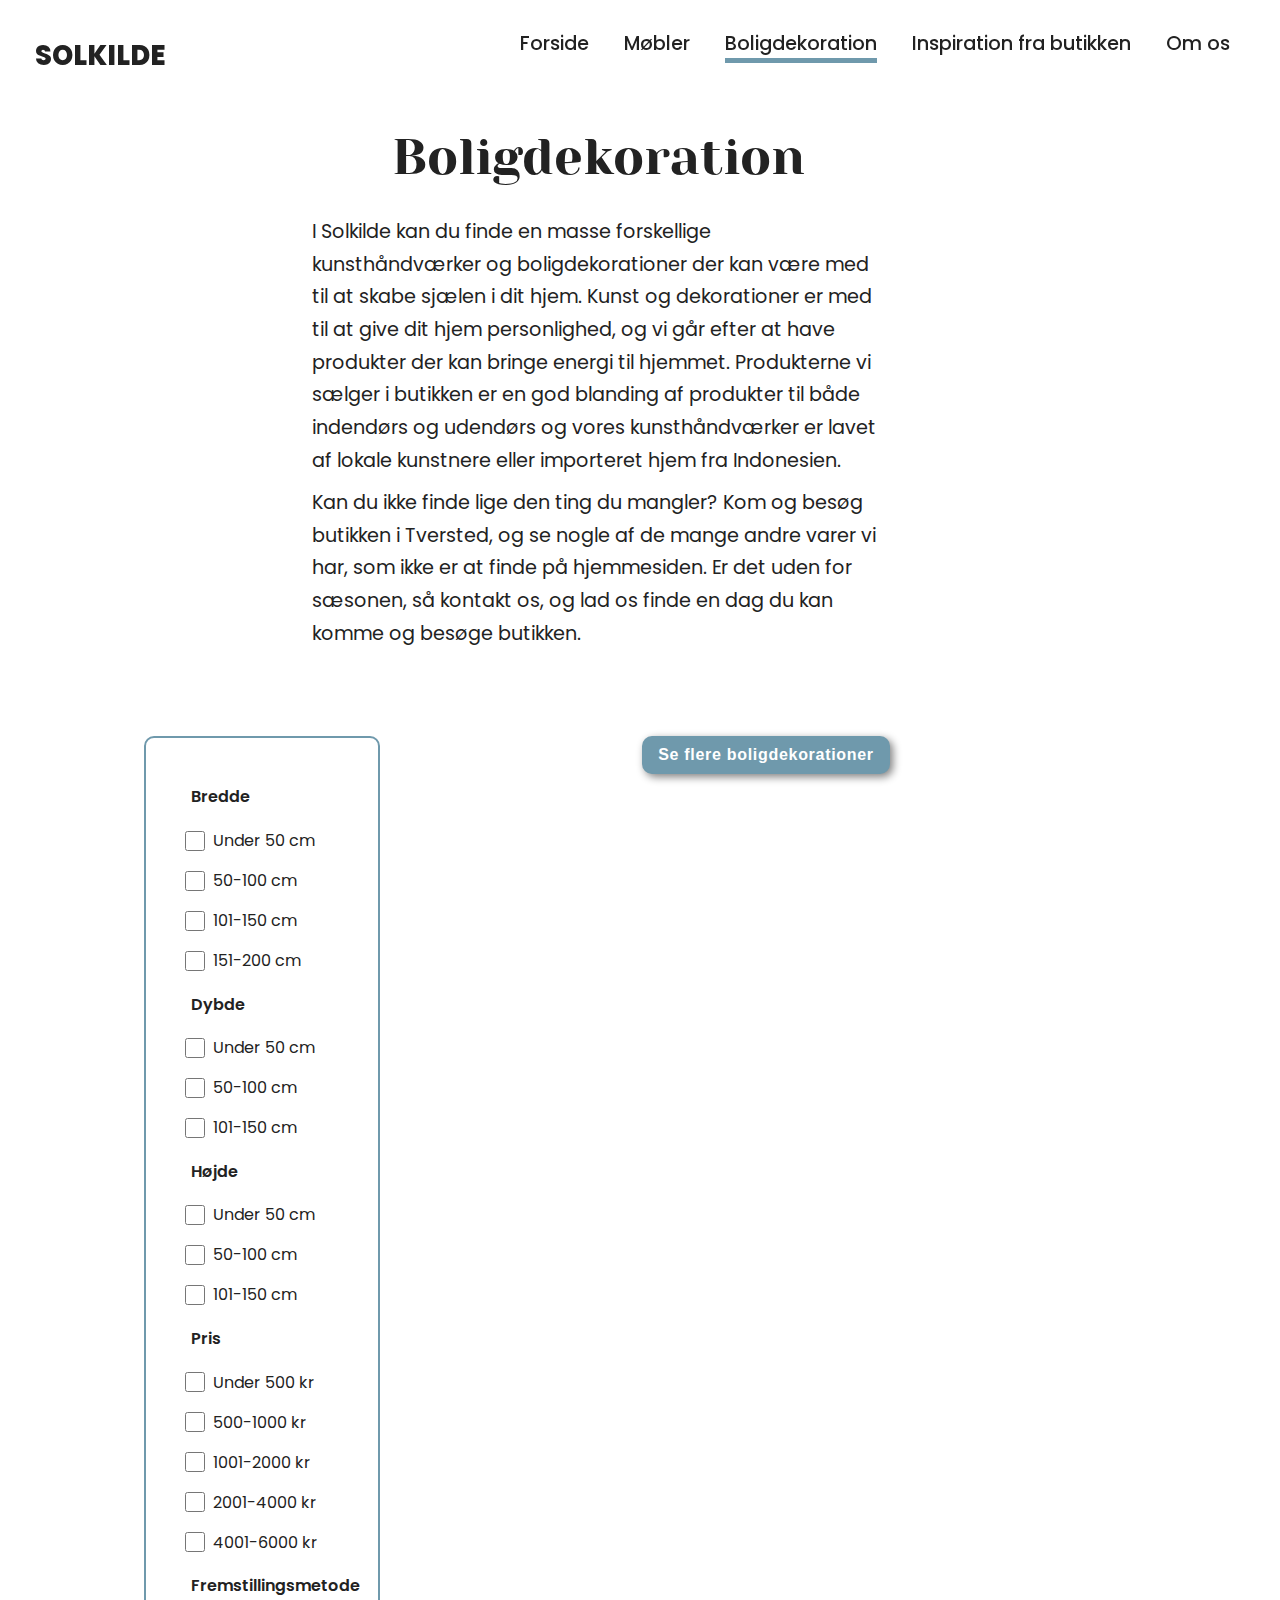
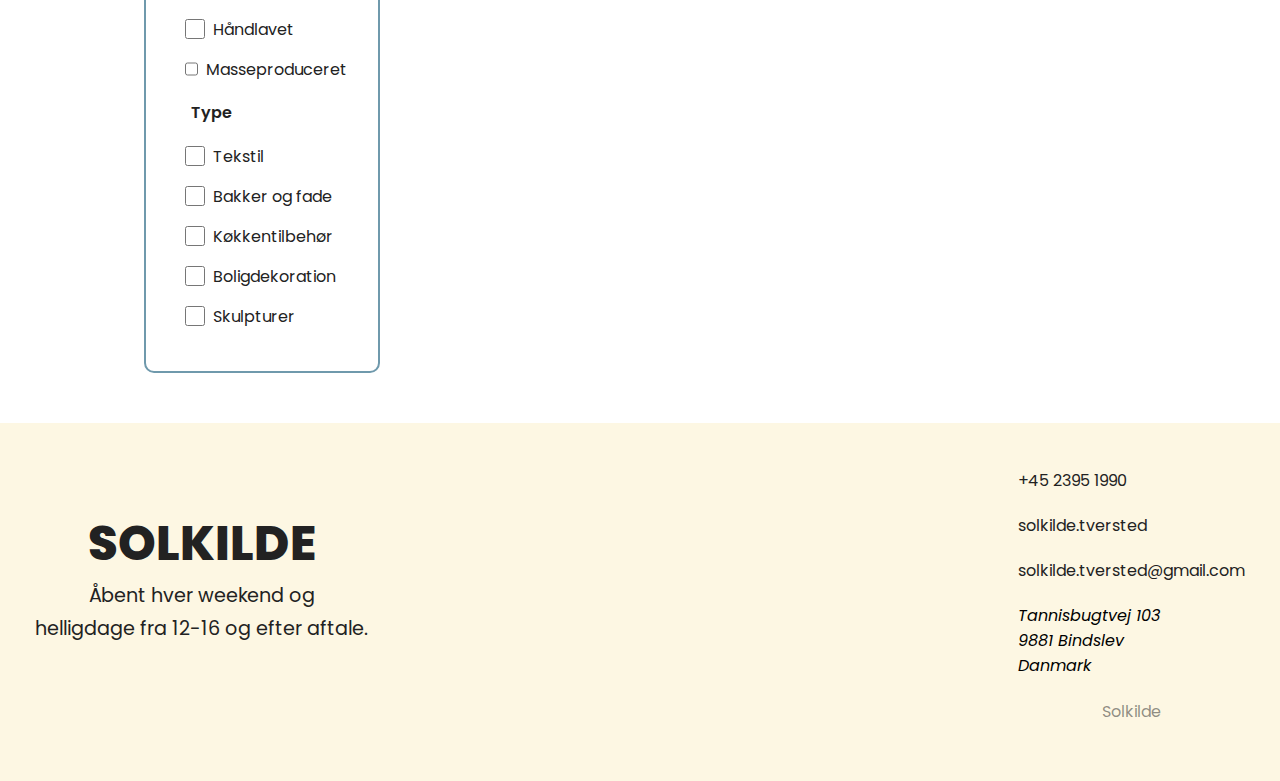
==== boligdekoration.html @ a23cc9ff "Fixed deko filter - igen" ====
<!DOCTYPE html>
<html lang="da">

<head>
    <meta charset="UTF-8" />
    <meta name="viewport" content="width=device-width, initial-scale=1.0" />
    <meta name="description" content="-" />
    <!--UPDATE-->
    <meta name="keywords" content="-" />
    <!--UPDATE-->

    <title>Solkilde - Boligdekoration</title>

    <link rel="icon" type="image/x-icon" href="./assets/fav.svg" />
    <link rel="stylesheet" href="./assets/css/style.css" />
    <link rel="stylesheet" href="https://cdnjs.cloudflare.com/ajax/libs/font-awesome/6.5.2/css/all.min.css"
        integrity="sha512-SnH5WK+bZxgPHs44uWIX+LLJAJ9/2PkPKZ5QiAj6Ta86w+fsb2TkcmfRyVX3pBnMFcV7oQPJkl9QevSCWr3W6A=="
        crossorigin="anonymous" referrerpolicy="no-referrer" />
    <script src="./assets/javascript/app.js" defer></script>
</head>

<body>
    <header>
        <nav>
            <a href="./index.html" class="logo">Solkilde</a>
            <button aria-label="menu" class="menu">
                <i class="fa-solid fa-bars"></i>
            </button>
            <!--https://fontawesome.com/icons/bars?f=classic&s=solid-->
            <div class="mobilMenu hidden">
                <button aria-label="close menu">
                    <i
                        class="fa-solid fa-xmark"></i></button><!--https://fontawesome.com/icons/xmark?f=classic&s=solid-->
                <p class="logo">Solkilde</p>
                <ul>
                    <li><a href="./index.html">Forside</a></li>
                    <li><a href="./mobler.html">Møbler</a></li>
                    <li>
                        <a class="active" href="./boligdekoration.html">Boligdekoration</a>
                    </li>
                    <li><a href="./inspiration.html">Inspiration fra butikken</a></li>
                    <li><a href="./om-os.html">Om os</a></li>
                </ul>
            </div>
            <ul class="desktopNav">
                <li><a href="./index.html">Forside</a></li>
                <li><a href="./mobler.html">Møbler</a></li>
                <li>
                    <a class="active" href="./boligdekoration.html">Boligdekoration</a>
                </li>
                <li><a href="./inspiration.html">Inspiration fra butikken</a></li>
                <li><a href="./om-os.html">Om os</a></li>
            </ul>
        </nav>
    </header>

    <main>
        <section class="beskrivelse">
            <h1>Boligdekoration</h1>
            <p>
                I Solkilde kan du finde en masse forskellige kunsthåndværker og
                boligdekorationer der kan være med til at skabe sjælen i dit hjem.
                Kunst og dekorationer er med til at give dit hjem personlighed, og vi
                går efter at have produkter der kan bringe energi til hjemmet.
                Produkterne vi sælger i butikken er en god blanding af produkter til
                både indendørs og udendørs og vores kunsthåndværker er lavet af lokale
                kunstnere eller importeret hjem fra Indonesien.
            </p>
            <p>
                Kan du ikke finde lige den ting du mangler? Kom og besøg butikken i
                Tversted, og se nogle af de mange andre varer vi har, som ikke er at
                finde på hjemmesiden. Er det uden for sæsonen, så kontakt os, og lad
                os finde en dag du kan komme og besøge butikken.
            </p>
        </section>
        <section class="filterMobilContainer dekorationer">
            <button id="dekorationer" class="filterBtn">
                Filter <i class="fa-solid fa-sliders"></i>
            </button>
            <!--https://fontawesome.com/icons/sliders?f=classic&s=solid-->
            <div class="filterBox hidden">
                <button aria-label="close menu">
                    <i
                        class="fa-solid fa-xmark"></i></button><!--https://fontawesome.com/icons/xmark?f=classic&s=solid-->
                <div class="filterGroup">
                    <h3>Bredde</h3>
                    <label class="toggle">
                        <input id="breddeUnder50DekoFilter" type="checkbox" value="8" />
                        <span class="tag">Under 50 cm</span>
                    </label>

                    <label class="toggle">
                        <input id="bredde50-100DekoFilter" type="checkbox" value="9" />
                        <span class="tag">50-100 cm</span>
                    </label>

                    <label class="toggle">
                        <input id="bredde101-150DekoFilter" type="checkbox" value="10" />
                        <span class="tag">101-150 cm</span>
                    </label>

                    <label class="toggle">
                        <input id="bredde151-200DekoFilter" type="checkbox" value="11" />
                        <span class="tag">151-200 cm</span>
                    </label>
                </div>
                <div class="filterGroup">
                    <h3>Dybde</h3>
                    <label class="toggle">
                        <input id="dybdeUnder50DekoFilter" type="checkbox" value="13" />
                        <span class="tag">Under 50 cm</span>
                    </label>

                    <label class="toggle">
                        <input id="dybde50-100DekoFilter" type="checkbox" value="14" />
                        <span class="tag">50-100 cm</span>
                    </label>

                    <label class="toggle">
                        <input id="dybde101-150DekoFilter" type="checkbox" value="15" />
                        <span class="tag">101-150 cm</span>
                    </label>
                </div>
                <div class="filterGroup">
                    <h3>Højde</h3>
                    <label class="toggle">
                        <input id="hojdeUnder50DekoFilter" type="checkbox" value="17" />
                        <span class="tag">Under 50 cm</span>
                    </label>

                    <label class="toggle">
                        <input id="hojde50-100DekoFilter" type="checkbox" value="18" />
                        <span class="tag">50-100 cm</span>
                    </label>

                    <label class="toggle">
                        <input id="hojde101-150DekoFilter" type="checkbox" value="19" />
                        <span class="tag">101-150 cm</span>
                    </label>
                </div>
                <div class="filterGroup">
                    <h3>Pris</h3>
                    <label class="toggle">
                        <input id="prisUnder500DekoFilter" type="checkbox" value="28" />
                        <span class="tag">Under 500 kr</span>
                    </label>

                    <label class="toggle">
                        <input id="pris500-1000DekoFilter" type="checkbox" value="29" />
                        <span class="tag">500-1000 kr</span>
                    </label>

                    <label class="toggle">
                        <input id="pris1001-2000DekoFilter" type="checkbox" value="30" />
                        <span class="tag">1001-2000 kr</span>
                    </label>
                    <label class="toggle">
                        <input id="pris2001-4000DekoFilter" type="checkbox" value="31" />
                        <span class="tag">2001-4000 kr</span>
                    </label>
                    <label class="toggle">
                        <input id="pris4001-6000DekoFilter" type="checkbox" value="32" />
                        <span class="tag">4001-6000 kr</span>
                    </label>
                </div>
                <div class="filterGroup">
                    <h3>Fremstillingsmetode</h3>
                    <label class="toggle">
                        <input id="handlavetDekoFilter" type="checkbox" value="3" />
                        <span class="tag">Håndlavet</span>
                    </label>

                    <label class="toggle">
                        <input id="masseproduceretDekoFilter" type="checkbox" value="2" />
                        <span class="tag">Masseproduceret</span>
                    </label>
                </div>
                <div class="filterGroup">
                    <h3>Type</h3>
                    <label class="toggle">
                        <input id="tekstilFilter" type="checkbox" value="4" />
                        <span class="tag">Tekstil</span>
                    </label>

                    <label class="toggle">
                        <input id="bakkerOgFadeFilter" type="checkbox" value="6" />
                        <span class="tag">Bakker og fade</span>
                    </label>
                    <label class="toggle">
                        <input id="kokkentilbehorFilter" type="checkbox" value="5" />
                        <span class="tag">Køkkentilbehør</span>
                    </label>
                    <label class="toggle">
                        <input id="boligdekorationFilter" type="checkbox" value="7" />
                        <span class="tag">Boligdekoration</span>
                    </label>
                    <label class="toggle">
                        <input id="skulpturFilter" type="checkbox" value="7" />
                        <span class="tag">Skulpturer</span>
                    </label>
                </div>
            </div>
        </section>

        <section class="filterDesktopContainer dekorationer">
            <div class="filterBox">
                <div class="filterGroup">
                    <h3>Bredde</h3>
                    <label class="toggle">
                        <input id="breddeUnder50DekoFilterDesktop" type="checkbox" value="8" />
                        <span class="tag">Under 50 cm</span>
                    </label>

                    <label class="toggle">
                        <input id="bredde50-100DekoFilterDesktop" type="checkbox" value="9" />
                        <span class="tag">50-100 cm</span>
                    </label>

                    <label class="toggle">
                        <input id="bredde101-150DekoFilterDesktop" type="checkbox" value="10" />
                        <span class="tag">101-150 cm</span>
                    </label>

                    <label class="toggle">
                        <input id="bredde151-200DekoFilterDesktop" type="checkbox" value="11" />
                        <span class="tag">151-200 cm</span>
                    </label>
                </div>
                <div class="filterGroup">
                    <h3>Dybde</h3>
                    <label class="toggle">
                        <input id="dybdeUnder50DekoFilterDesktop" type="checkbox" value="13" />
                        <span class="tag">Under 50 cm</span>
                    </label>

                    <label class="toggle">
                        <input id="dybde50-100DekoFilterDesktop" type="checkbox" value="14" />
                        <span class="tag">50-100 cm</span>
                    </label>

                    <label class="toggle">
                        <input id="dybde101-150DekoFilterDesktop" type="checkbox" value="15" />
                        <span class="tag">101-150 cm</span>
                    </label>
                </div>
                <div class="filterGroup">
                    <h3>Højde</h3>
                    <label class="toggle">
                        <input id="hojdeUnder50DekoFilterDesktop" type="checkbox" value="17" />
                        <span class="tag">Under 50 cm</span>
                    </label>

                    <label class="toggle">
                        <input id="hojde50-100DekoFilterDesktop" type="checkbox" value="18" />
                        <span class="tag">50-100 cm</span>
                    </label>

                    <label class="toggle">
                        <input id="hojde101-150DekoFilterDesktop" type="checkbox" value="19" />
                        <span class="tag">101-150 cm</span>
                    </label>
                </div>
                <div class="filterGroup">
                    <h3>Pris</h3>
                    <label class="toggle">
                        <input id="prisUnder500DekoFilterDesktop" type="checkbox" value="28" />
                        <span class="tag">Under 500 kr</span>
                    </label>

                    <label class="toggle">
                        <input id="pris500-1000DekoFilterDesktop" type="checkbox" value="29" />
                        <span class="tag">500-1000 kr</span>
                    </label>

                    <label class="toggle">
                        <input id="pris1001-2000DekoFilterDesktop" type="checkbox" value="30" />
                        <span class="tag">1001-2000 kr</span>
                    </label>
                    <label class="toggle">
                        <input id="pris2001-4000DekoFilterDesktop" type="checkbox" value="31" />
                        <span class="tag">2001-4000 kr</span>
                    </label>
                    <label class="toggle">
                        <input id="pris4001-6000DekoFilterDesktop" type="checkbox" value="32" />
                        <span class="tag">4001-6000 kr</span>
                    </label>
                </div>
                <div class="filterGroup">
                    <h3>Fremstillingsmetode</h3>
                    <label class="toggle">
                        <input id="handlavetDekoFilterDesktop" type="checkbox" value="3" />
                        <span class="tag">Håndlavet</span>
                    </label>

                    <label class="toggle">
                        <input id="masseproduceretDekoFilterDesktop" type="checkbox" value="2" />
                        <span class="tag">Masseproduceret</span>
                    </label>
                </div>
                <div class="filterGroup">
                    <h3>Type</h3>
                    <label class="toggle">
                        <input id="tekstilFilterDesktop" type="checkbox" value="4" />
                        <span class="tag">Tekstil</span>
                    </label>

                    <label class="toggle">
                        <input id="bakkerOgFadeFilterDesktop" type="checkbox" value="6" />
                        <span class="tag">Bakker og fade</span>
                    </label>
                    <label class="toggle">
                        <input id="kokkentilbehorFilterDesktop" type="checkbox" value="5" />
                        <span class="tag">Køkkentilbehør</span>
                    </label>
                    <label class="toggle">
                        <input id="boligdekorationFilterDesktop" type="checkbox" value="7" />
                        <span class="tag">Boligdekoration</span>
                    </label>
                    <label class="toggle">
                        <input id="skulpturFilterDesktop" type="checkbox" value="7" />
                        <span class="tag">Skulpturer</span>
                    </label>
                </div>
            </div>
        </section>
        <section class="produkter">
            <div class="produktContainer boligdekoration"></div>
            <button>Se flere boligdekorationer</button>
        </section>
    </main>

    <footer></footer>
</body>

</html>
---- assets/css/style.css ----
/* --- IMPORTS --- */

@import url("https://fonts.googleapis.com/css2?family=Poppins:ital,wght@0,100;0,200;0,300;0,400;0,500;0,600;0,700;0,800;0,900;1,100;1,200;1,300;1,400;1,500;1,600;1,700;1,800;1,900&family=Yeseva+One&display=swap");

/* --- VARIABLES --- */
:root {
    /* COLORS */
    --primaryColor: #fdf7e3;
    --secondaryColor: #dbecf3;
    --accentColor: #8ac6d0;
    --interactableColor: #6f99ac;
    --hoverButtonColor: #638a9c;
    --backgroundColor: whiteSmoke;
    --baseTextDarkColor: #222;
    --baseTextLightColor: #ffff;

    /* TEXT  */
    --titleSizeMobile: 2.5rem;
    --baseTextSizeMobile: 1rem;
    --baseTextSizeDesktop: 1.2rem;

    /* SPACING */
    --smallSpacing: 10px;
    --standardSpacing: 16px;
    --mediumSpacing: 35px;
    --largeSpacing: 50px;
    --xLargeSpacing: 90px;

    /* DETAILS */
    --borderRadius: 10px;
    --round: 50%;
    --shadow: 3px 3px 8px gray;
}

/* --- UTILLITIES --- */
*,
*::after,
*::before {
    box-sizing: border-box;
}

.fullWidthMobil {
    grid-column: 1/-1;
}

.backgroundSecondary {
    background: var(--secondaryColor);
    padding: 0 var(--mediumSpacing);
}

.blur {
    background: rgba(255, 255, 255, 0.5);
    padding: var(--largeSpacing);
    height: 100%;
    backdrop-filter: blur(15px);
}

.logo {
    font-size: 1.7rem;
    font-weight: 800;
    text-transform: uppercase;
    text-decoration: none;
    text-align: center;
    display: block;
}

.active:after {
    content: "";
    width: 50%;
    height: 5px;
    background: var(--interactableColor);
    position: absolute;
    bottom: 10px;
}

.hvemErViSect video {
    display: none;
}

.bentoDesktop {
    display: none;
}

.filterDesktopContainer {
    display: none;
}

/* --- GENERALS --- */

body {
    margin: 0;
}

main {
    display: grid;
    grid-template-columns: var(--mediumSpacing) repeat(4, 1fr) var(--mediumSpacing);
}

section {
    grid-column: 2/-2;
    margin: var(--smallSpacing) 0;
}

article {}

img {
    width: 100%;
    height: 100%;
    object-fit: cover;
    object-position: center;
}

a,
li,
label {
    font-family: "Poppins", sans-serif;
    color: var(--baseTextDarkColor);
}

i {}

address {
    font-family: "Poppins", sans-serif;
    display: flex;
}

/* --- TEXT --- */
h1,
h2,
h3,
h4,
h5,
h6,
p {
    grid-column: 2 / -2;
    color: var(--baseTextDarkColor);
    line-height: 1.7;
}

h1,
h2.index {
    font-size: 1.9rem;
    margin: var(--standardSpacing) 0;
    text-align: center;
    font-weight: 400;
    font-family: "Yeseva One", serif;
}

h2.index {
    margin: var(--largeSpacing) 0 var(--standardSpacing) 0px;
}

h2 {
    font-size: 1.5rem;
    margin: var(--mediumSpacing) 0 var(--standardSpacing) 0px;
    font-weight: 400;
    font-family: "Yeseva One", serif;
    text-align: center;
}

h3 {
    font-size: 1.2rem;
    margin: var(--smallSpacing);
    text-align: center;
    font-weight: 600;
    font-family: "Poppins", sans-serif;
}

p {
    margin: 0 0 var(--smallSpacing) 0;
    color: var(--baseTextDarkColor);
    font-family: "Poppins", sans-serif;
    font-size: var(--baseTextSizeMobile);
}

/* --- BUTTONS --- */
button {
    background: none;
    border: none;
}

a.btn,
.filterMobilContainer button,
.produkter button {
    background: var(--interactableColor);
    padding: var(--smallSpacing) var(--standardSpacing);
    text-decoration: none;
    font-weight: 700;
    color: var(--baseTextLightColor);
    border-radius: var(--borderRadius);
    letter-spacing: 0.7px;
    margin: var(--mediumSpacing);
    display: block;
    text-align: center;
    box-shadow: var(--shadow);
}

a.btn:hover,
.produkter button:hover,
.filterMobilContainer button:hover {
    background: var(--hoverButtonColor);
    transform: scale(1.05);
    transition: 0.3s ease-in-out;
}

.filterMobilContainer button,
.produkter button {
    margin: var(--smallSpacing) 0;
    display: flex;
    gap: var(--smallSpacing);
    align-items: center;
    font-size: 1rem;
}

.filterMobilContainer button i {
    font-size: 1.2rem;
}

/* --- NAVIGATION OG INDEX HEADER--- */
.desktopNav {
    display: none;
}

header.index {
    background-image: url("../img/index-hero.jpg");
    height: 100vh;
    background-size: cover;
    background-position: center;
    position: relative;
}

header h1 {
    font-size: 4.6rem;
    font-family: "Poppins", sans-serif;
    text-transform: uppercase;
    font-weight: 700;
    /* margin-top: 350px; */
    color: var(--baseTextLightColor);
}

header h2 {
    font-size: 1.6rem;
    font-family: "Poppins", sans-serif;
    margin: 0;
    font-weight: 500;
    color: var(--baseTextLightColor);
}

header .heroTextBox {
    background: rgba(0, 0, 0, 0.4);
    min-height: 200px;
    position: relative;
    bottom: -45%;
}

header .scroll {
    margin-left: auto;
    margin-right: auto;
    display: flex;
    align-items: center;
    flex-direction: column;
    font-weight: 700;
    position: relative;
    bottom: -44%;
}

header .scroll p {
    font-size: 0.9rem;
    margin: 0;
    color: var(--baseTextLightColor);
}

.scrollBtn {
    font-size: 2.8rem;
    color: white;
    background: var(--interactableColor);
    border-radius: var(--round);
    width: 60px;
    height: 60px;
}

nav {
    /* padding: var(--mediumSpacing) var(--mediumSpacing) var(--smallSpacing) var(--mediumSpacing); */
    display: flex;
    justify-content: space-between;
}

nav button {
    font-size: 2.5rem;
}

nav .logo,
nav .menu {
    padding: var(--mediumSpacing) var(--mediumSpacing) var(--smallSpacing) var(--mediumSpacing);
}

.index nav .logo,
.index nav .menu {
    color: var(--baseTextLightColor);
}

.mobilMenu {
    background: var(--secondaryColor);
    position: absolute;
    width: 100%;
    height: 100vh;
    padding: var(--smallSpacing);
    display: flex;
    flex-direction: column;
    z-index: 100;
}

nav .mobilMenu button {
    width: 50px;
    font-size: 3.5rem;
    position: absolute;
    right: 10px;
}

nav .mobilMenu .logo {
    text-align: center;
    font-size: 2.7rem;
    margin: var(--largeSpacing);
    color: var(--baseTextDarkColor);
}

nav .mobilMenu ul {
    padding: 0;
}

nav .mobilMenu li {
    list-style: none;
}

nav .mobilMenu a {
    text-decoration: none;
    font-size: 1.5rem;
    font-weight: 700;
    width: 100%;
    height: 70px;
    display: flex;
    align-items: center;
    justify-content: center;
    position: relative;
}

/* --- FOOTER --- */
footer {
    background: var(--primaryColor);
    padding: var(--mediumSpacing);
}

footer p {
    text-align: center;
}

footer a {
    text-decoration: none;
}

footer .kontakt {
    display: flex;
    flex-direction: column;
}

footer .kontakt div {
    display: flex;
    gap: var(--smallSpacing);
    margin: var(--smallSpacing) 0;
}

footer i {
    font-size: 2rem;
}

footer .copyright {
    justify-content: center;
    align-items: baseline;
    gap: 2px;
}

footer .copyright i,
footer .copyright p {
    font-size: 1rem;
    color: rgba(34, 34, 34, 0.5);
}

/* --- CONTAINERS --- */

.produktContainer.favoritter,
.produktContainer.mobler,
.produktContainer.relateredeProdukter,
.produktContainer.boligdekoration {
    display: flex;
    flex-wrap: wrap;
    gap: var(--standardSpacing);
}

.omSolkildeContainer {
    padding: 0 var(--mediumSpacing);
}

/* --- BENTOBOX --- */

.backgroundAccent {
    background: var(--accentColor);
    padding: var(--mediumSpacing);
    font-weight: 700;
    margin: var(--mediumSpacing) 0;
    text-align: center;
}

.backgroundAccent p {
    font-size: 1.1rem;
}

.bentoMobil .imgContainer {
    height: 250px;
}

.bentoMobil .imgContainer img {
    object-position: bottom;
}

.backgroundInteract {
    background: var(--interactableColor);
    padding: var(--mediumSpacing);
    font-weight: 700;
    margin-top: var(--mediumSpacing);
    text-align: center;
}

.backgroundInteract p {
    font-size: 1.1rem;
    color: var(--baseTextLightColor);
}

/* --- HER ER VI --- */
.herErVi h2 {
    margin: 0;
}

.herErVi p {
    font-size: 1.1rem;
    font-weight: 500;
}

.herErVi {
    background-image: url("../img/solkildeButik.jpg");
    background-size: cover;
    margin: var(--mediumSpacing) 0;
    text-align: center;
}

/* --- FREMSTILLING--- */
.fremstilling {
    margin: var(--mediumSpacing) 0;

    position: relative;
}

.fremstilling video {
    position: absolute;
    height: 100%;
    width: 100%;
    object-fit: cover;
    object-position: center;
}

.fremstilling .blur {
    height: 100%;
}

/* --- BEHANDLING OG PLEJE --- */

.behandlingOgPleje h3 {
    margin: 0;
}

.behandlingOgPleje .behandlingContainer {
    display: flex;
    flex-direction: column;
    gap: var(--mediumSpacing);
}

.behandlingOgPleje img {
    border-radius: var(--borderRadius) var(--borderRadius) 0 0;
    object-fit: cover;
    object-position: center;
}

.behandlingOgPleje .imgContainer {
    height: 200px;
}

/* --- HANDEL PÅ SIDEN --- */
.handel .imgContainer {
    width: 100%;
    height: 300px;
}

.handel {
    padding: 0;
    margin-bottom: var(--mediumSpacing);
}

.handel h2 {
    margin: var(--mediumSpacing) var(--mediumSpacing) 0 var(--mediumSpacing);
}

.handel p {
    margin: var(--smallSpacing) var(--mediumSpacing);
}

/* --- OPSTILING --- */

.opstilling {
    background: var(--secondaryColor);
}

.opstilling .imgContainer {
    height: 250px;
}

.opstilling .text {
    padding: var(--smallSpacing) var(--mediumSpacing);
}

/* --- PRODUKT CARD --- */

.produktPreview {
    width: 47%;
    margin-bottom: var(--mediumSpacing);
}

.produktPreview a {
    text-decoration: none;
}

.produktPreview img {
    border-radius: var(--borderRadius);
    height: 150px;
}

.produktPreview h3 {
    text-align: center;
    margin: 0;
    font-weight: 400;
}

/* --- PRODUKT SIDE  --- */

.produktsideContainerMobil .imgContainer {
    height: 350px;
}

.produktsideContainerMobil .produktInfo {
    padding: 0 var(--mediumSpacing);
}

.produktsideContainerMobil h1 {
    text-align: left;
    margin: 0;
}

.produktsideContainerMobil .pris {
    font-style: italic;
    font-size: 1.2rem;
}

.produktsideContainerMobil .size p {
    margin: 0;
    font-weight: 700;
}

.produktsideContainerMobil .teak {
    display: flex;
    align-items: center;
    gap: 3px;
    margin: var(--standardSpacing) var(--standardSpacing);
}

.produktsideContainerMobil .teak .imgContainer {
    height: 50px;
    width: 50px;
}

.faqBox {
    border: 2px solid var(--accentColor);
    border-radius: var(--borderRadius);
    padding: var(--smallSpacing);
    margin: var(--smallSpacing) 0;
}

.faqBox .icon {
    color: var(--accentColor);
    font-size: 2.5rem;
}

.faqBox h3 {
    display: flex;
    align-items: center;
    gap: var(--smallSpacing);
    line-height: 1.3;
    font-size: 1rem;
    text-align: left;
}

.faqBox p {
    margin: 0 var(--mediumSpacing);
}

/* --- KONTAKT  --- */
.contact {
    background: var(--secondaryColor);
    padding: 0 var(--mediumSpacing);
}

.contact input,
.contact textarea {
    border: 1px solid var(--accentColor);
    border-radius: var(--borderRadius);
    width: 100%;
    padding: 15px var(--standardSpacing);
    font-family: "Poppins", sans-serif;
}

.contact textarea {
    height: 150px;
}

.contact label {
    position: absolute;
    margin-left: 20px;
    color: grey;
    transition: all 0.4s;
    top: 25px;
    transform: translateY(-50%);
    cursor: text;
    display: block;
}

.contact .formGroup {
    position: relative;
    margin-top: 25px;
}

.contact .moveUp {
    margin-top: -25px;
    margin-left: 5px;
    font-size: 14px;
    background: var(--interactableColor);
    color: white;
    padding: 4px 8px;
    border-radius: var(--borderRadius);
    min-width: 50px;
}

.contact #submitBtn {
    background: var(--interactableColor);
    color: white;
    float: right;
    border-radius: var(--borderRadius);
    padding: var(--smallSpacing) var(--mediumSpacing);
    font-size: 1.3rem;
    font-weight: 700;
    margin: var(--smallSpacing) 0 var(--largeSpacing) 0;
}

/* --- FILTER --- */
.filterMobilContainer {
    display: flex;
    align-items: flex-end;
    flex-direction: column;
    position: relative;
    margin: 0 var(--mediumSpacing);
}

.filterMobilContainer .filterBox {
    width: 100%;
    padding: var(--mediumSpacing);
    background: white;
    position: absolute;

    border: 2px solid var(--interactableColor);
    border-radius: var(--borderRadius);
}

.filterMobilContainer button {
    width: 110px;
    justify-content: center;
}

.filterMobilContainer .filterGroup {
    display: flex;
    flex-direction: column;
    border-bottom: 3px solid var(--accentColor);
}

.filterMobilContainer .filterBox button {
    background: none;
    box-shadow: none;
    color: #222;
    width: 50px;
    position: absolute;
    right: 10px;
    top: 10px;
}

.filterMobilContainer .filterBox button i {
    font-size: 2.5rem;
}

.filterGroup input {
    width: 20px;
    height: 20px;
    border-radius: var(--borderRadius);
    border: 92px solid #222;
}

.filterBox label {
    height: 40px;
    display: flex;
    align-items: center;
    gap: 5px;
}

/* --- TING DER SKAL VÆRE HER FORDI SPECIFICITY --- */

.hidden {
    display: none;
}

/* --- MEDIA QUERY--- */
@media only screen and (min-width: 900px) {
    .fremstilling .blur {
        margin-left: 40%;
    }
}

@media only screen and (min-width: 1200px) {
    main {
        grid-template-columns: 10% repeat(12, 1fr) 10%;
        gap: var(--standardSpacing);
    }

    .fullWidthMobil {
        grid-column: 2/-2;
    }

    .omSolkilde {
        display: flex;
    }

    .omSolkilde .imgContainer {
        /* max-height: 700px; */
        width: 40%;
    }

    .omSolkildeContainer {
        width: 60%;
    }

    p {
        font-size: var(--baseTextSizeDesktop);
    }

    h1 {
        font-size: 3.2rem;
    }

    h2 {
        font-size: 2.3rem;
    }

    .omSolkildeContainer h1 {
        text-align: left;
    }

    section {
        /* height: 90vh; */
        margin-bottom: var(--largeSpacing);
    }

    .fullWidthDesktop {
        grid-column: 1/-1;
    }

    .fremstilling .blur {
        margin-left: 55%;
        padding: var(--smallSpacing) var(--xLargeSpacing);
        backdrop-filter: blur(25px);
    }

    .fremstilling {
        min-height: 600px;
    }

    .behandlingOgPleje .behandlingContainer {
        flex-direction: row;
    }

    .behandlingCard {
        width: 33%;
    }

    .behandlingContainer h3 {
        margin-top: var(--smallSpacing);
    }

    .handel {
        display: flex;
        height: 650px;
    }

    .handel .imgContainer {
        height: 100%;
        width: 60%;
    }

    .handelContainerDesktop {
        width: 40%;
        padding: var(--largeSpacing);
    }

    /* Media QUERY forside */
    .favoritter.produktContainer {
        flex-wrap: nowrap;
    }

    .hvemErViSect video {
        width: 55%;
        object-fit: cover;
        object-position: center;
        border-radius: var(--borderRadius);
        margin: var(--mediumSpacing);
        display: flex;
    }

    .hvemErViSect {
        display: flex;
        height: 700px;
    }

    .hvemErViDesktop {
        margin: var(--mediumSpacing);
    }

    .bentoMobil {
        display: none;
    }

    .bentoDesktop {
        display: grid;
        grid-template-rows: 250px 250px;
        grid-template-columns: repeat(12, 1fr);
        gap: var(--standardSpacing);
    }

    .bentoDesktop .item1 {
        grid-column: 1/5;

        margin: 0;
        display: flex;
        align-items: center;
    }

    .bentoDesktop .item2 {
        grid-column: 5/10;
    }

    .bentoDesktop .item3 {
        grid-column: 10/13;
    }

    .bentoDesktop .item4 {
        grid-column: 1/4;
        grid-row: 2;
    }

    .bentoDesktop .item5 {
        grid-column: 4/9;
        grid-row: 2;
        display: flex;
        align-items: center;
        background: var(--secondaryColor);
    }

    .bentoDesktop .item5 .imgContainer {
        width: 50%;
        height: 100%;
    }

    .bentoDesktop .item5 p {
        width: 50%;
        padding: var(--standardSpacing);
        font-weight: 700;
    }

    .bentoDesktop .item6 {
        grid-column: 9/13;
        grid-row: 2;
        margin: 0;
        display: flex;
        align-items: center;
    }

    .item1,
    .item2 img,
    .item3 img,
    .item4 img,
    .item5,
    .item6 {
        border-radius: var(--borderRadius);
    }

    .item5 img {
        border-radius: var(--borderRadius) 0 0 var(--borderRadius);
    }

    .herErVi .blur {
        margin-left: 60%;
        border-radius: 0 var(--borderRadius) var(--borderRadius) 0;
    }

    .herErVi {
        background-position: center;
        background-size: cover;
        border-radius: var(--borderRadius);
    }

    footer {
        display: flex;
        justify-content: space-between;
    }

    footer .logo {
        margin-top: var(--largeSpacing);
        font-size: 3rem;
    }

    .menu {
        display: none;
    }

    .desktopNav {
        display: flex;
        gap: var(--mediumSpacing);
        padding: 0;
        margin: 0;
        align-items: center;
        margin-right: var(--largeSpacing);
    }

    .desktopNav.index a {
        color: var(--baseTextLightColor);
        text-decoration: none;
        font-size: 1.2rem;
        font-weight: 500;
    }
    .desktopNav a {
        text-decoration: none;
        font-size: 1.2rem;
        font-weight: 500;
    }

    nav {
        backdrop-filter: blur(8px);
    }

    .desktopNav li {
        list-style: none;
        position: relative;
    }

    .active::after {
        width: 100%;
        left: 0;
        bottom: -5px;
    }

    .desktopNav a:hover {
        /* todo */
    }
    .beskrivelse{
        grid-column: 4/11;

    }
    .filterMobilContainer {
        display: none;
    }
    .filterDesktopContainer{
        display: flex;
        grid-column: 2/5;
    }
    .filterDesktopContainer .filterBox {
        padding: var(--mediumSpacing);
        background: white;
        border: 2px solid var(--interactableColor);
        border-radius: var(--borderRadius);
        width: 100%;
        max-height: 1250px;
    }
    .filterDesktopContainer h3{
        text-align: left;
        font-size: 1rem;
    }
    .produkter{
        grid-column: 5/-2;
    }
    .produktPreview {
        width: 31%;
    }
    .produktPreview img{
        height: 250px;
    }
    .produkter button{
        margin: auto;
    }
    .opstilling{
        display: flex;
    }
    .opstilling .imgContainer{
        width: 50%;
        height: 100%;
    }
    .opstilling .text{
        width: 50%;
        padding: var(--largeSpacing) var(--xLargeSpacing);
    }
}
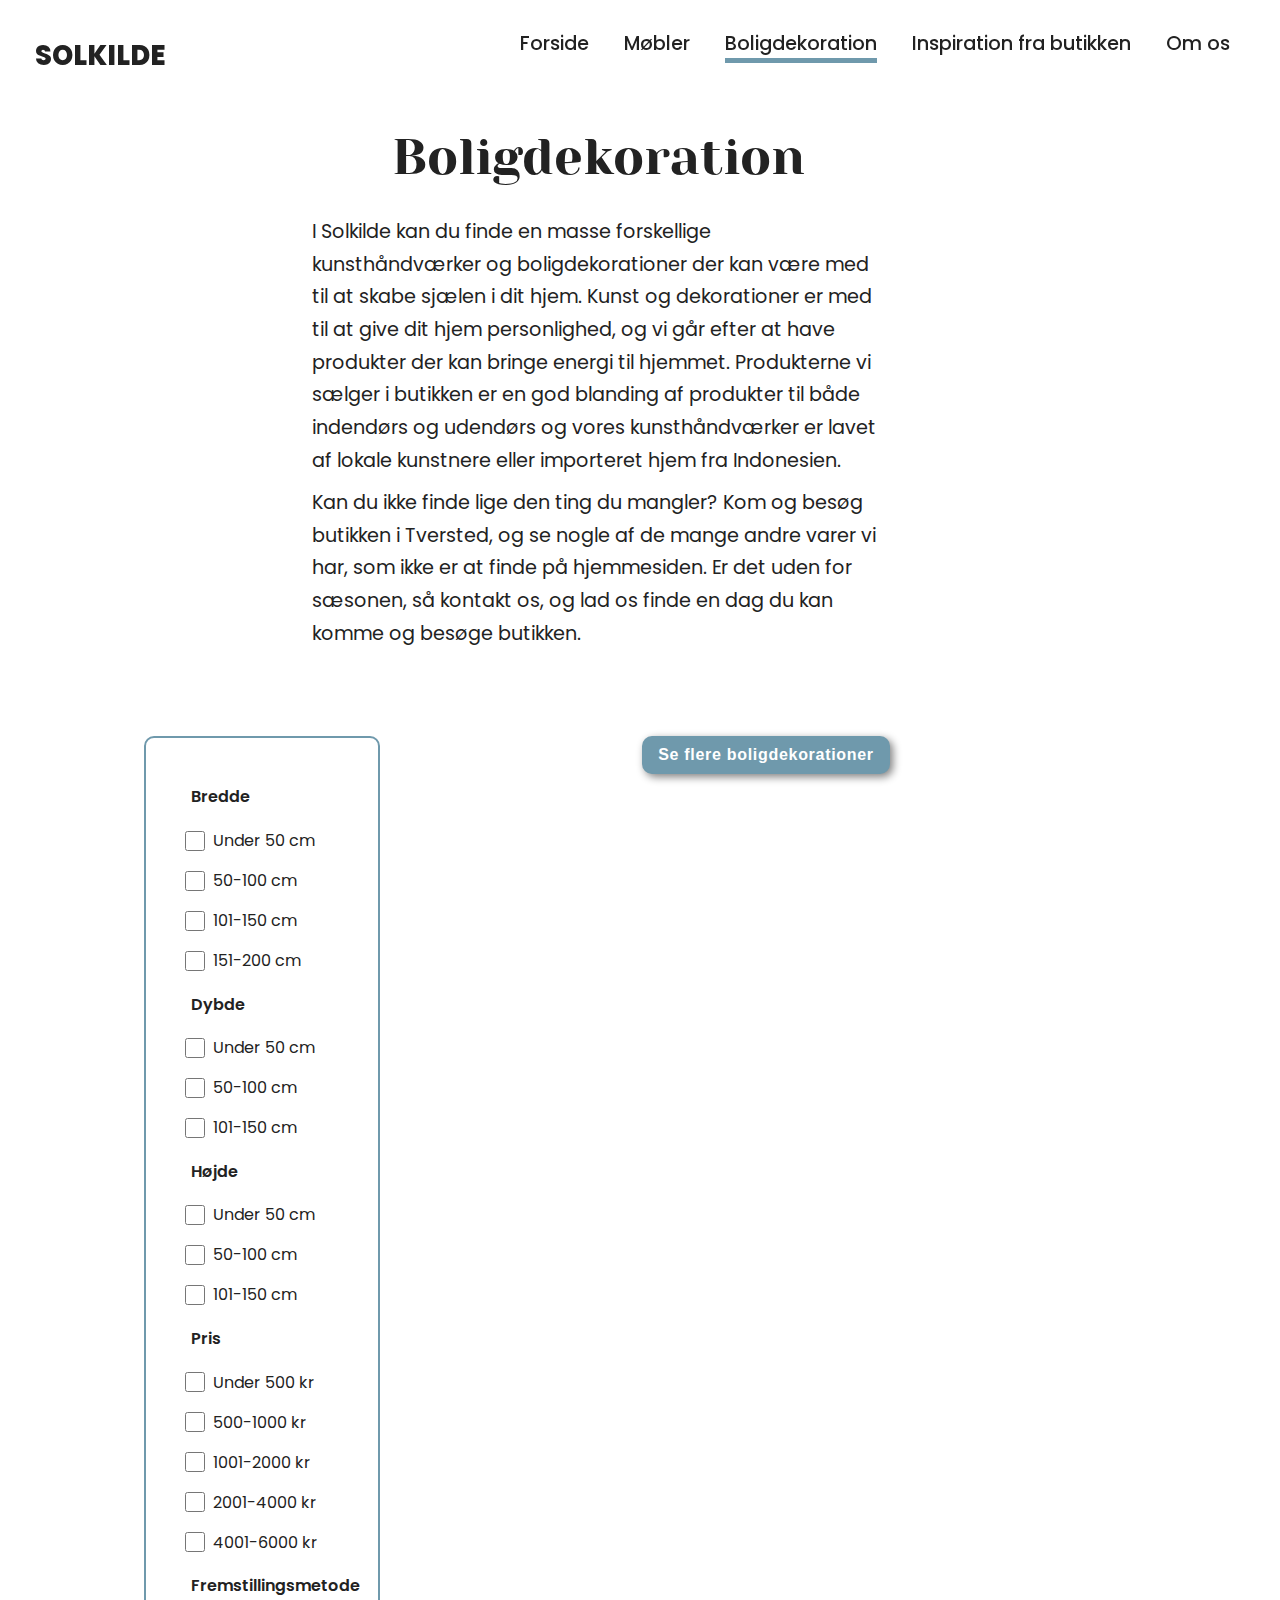
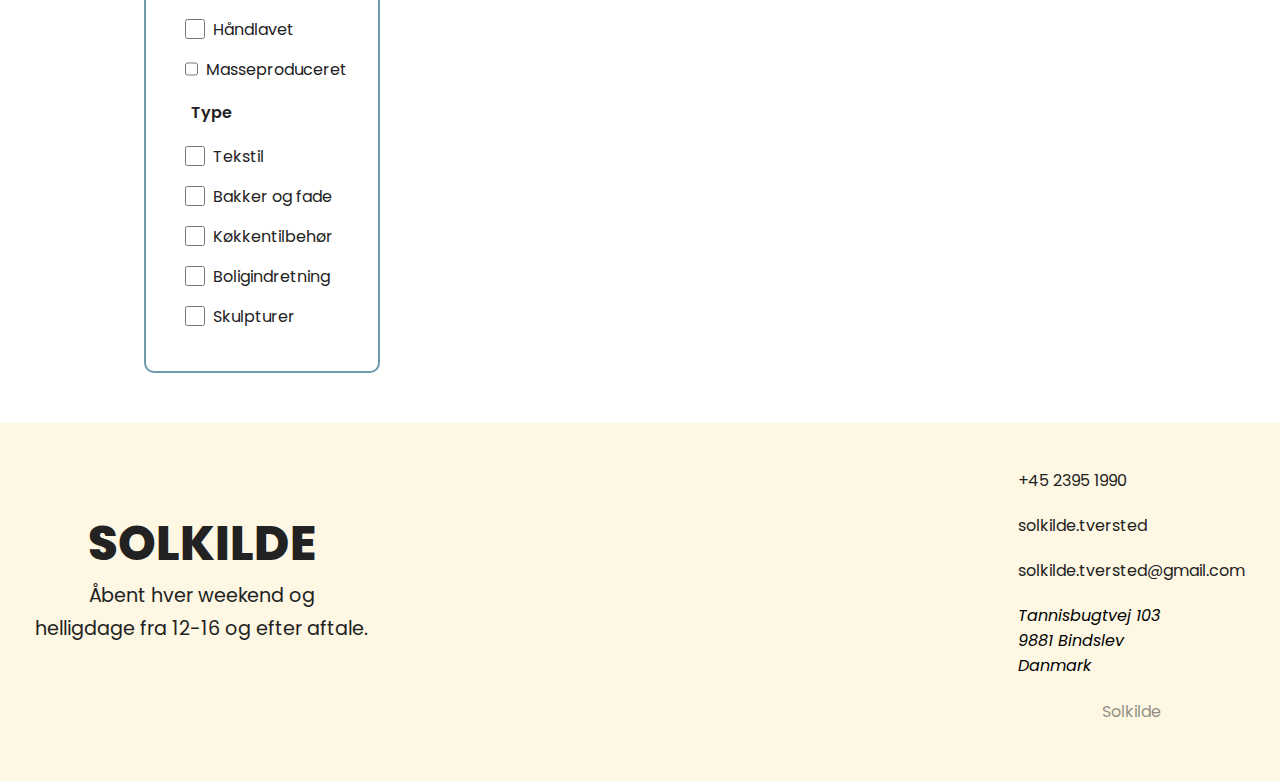
==== commit 4a6d8c0c: "fixed filter og se mere knap" ====
--- a/boligdekoration.html
+++ b/boligdekoration.html
@@ -178,24 +178,24 @@
                 <div class="filterGroup">
                     <h3>Type</h3>
                     <label class="toggle">
-                        <input id="tekstilFilter" type="checkbox" value="4" />
+                        <input id="tekstilFilter" type="checkbox" value="22" />
                         <span class="tag">Tekstil</span>
                     </label>
 
                     <label class="toggle">
-                        <input id="bakkerOgFadeFilter" type="checkbox" value="6" />
+                        <input id="bakkerOgFadeFilter" type="checkbox" value="23,24" />
                         <span class="tag">Bakker og fade</span>
                     </label>
                     <label class="toggle">
-                        <input id="kokkentilbehorFilter" type="checkbox" value="5" />
+                        <input id="kokkentilbehorFilter" type="checkbox" value="25" />
                         <span class="tag">Køkkentilbehør</span>
                     </label>
                     <label class="toggle">
-                        <input id="boligdekorationFilter" type="checkbox" value="7" />
+                        <input id="boligdekorationFilter" type="checkbox" value="26" />
                         <span class="tag">Boligdekoration</span>
                     </label>
                     <label class="toggle">
-                        <input id="skulpturFilter" type="checkbox" value="7" />
+                        <input id="skulpturFilter" type="checkbox" value="27" />
                         <span class="tag">Skulpturer</span>
                     </label>
                 </div>
@@ -300,30 +300,30 @@
                 <div class="filterGroup">
                     <h3>Type</h3>
                     <label class="toggle">
-                        <input id="tekstilFilterDesktop" type="checkbox" value="4" />
+                        <input id="tekstilFilterDesktop" type="checkbox" value="22" />
                         <span class="tag">Tekstil</span>
                     </label>
 
                     <label class="toggle">
-                        <input id="bakkerOgFadeFilterDesktop" type="checkbox" value="6" />
+                        <input id="bakkerOgFadeFilterDesktop" type="checkbox" value="23,24" />
                         <span class="tag">Bakker og fade</span>
                     </label>
                     <label class="toggle">
-                        <input id="kokkentilbehorFilterDesktop" type="checkbox" value="5" />
+                        <input id="kokkentilbehorFilterDesktop" type="checkbox" value="25" />
                         <span class="tag">Køkkentilbehør</span>
                     </label>
                     <label class="toggle">
-                        <input id="boligdekorationFilterDesktop" type="checkbox" value="7" />
-                        <span class="tag">Boligdekoration</span>
-                    </label>
-                    <label class="toggle">
-                        <input id="skulpturFilterDesktop" type="checkbox" value="7" />
+                        <input id="boligdekorationFilterDesktop" type="checkbox" value="26" />
+                        <span class="tag">Boligindretning</span>
+                    </label>
+                    <label class="toggle">
+                        <input id="skulpturFilterDesktop" type="checkbox" value="27" />
                         <span class="tag">Skulpturer</span>
                     </label>
                 </div>
             </div>
         </section>
-        <section class="produkter">
+        <section class="produkter boligdekoration">
             <div class="produktContainer boligdekoration"></div>
             <button>Se flere boligdekorationer</button>
         </section>
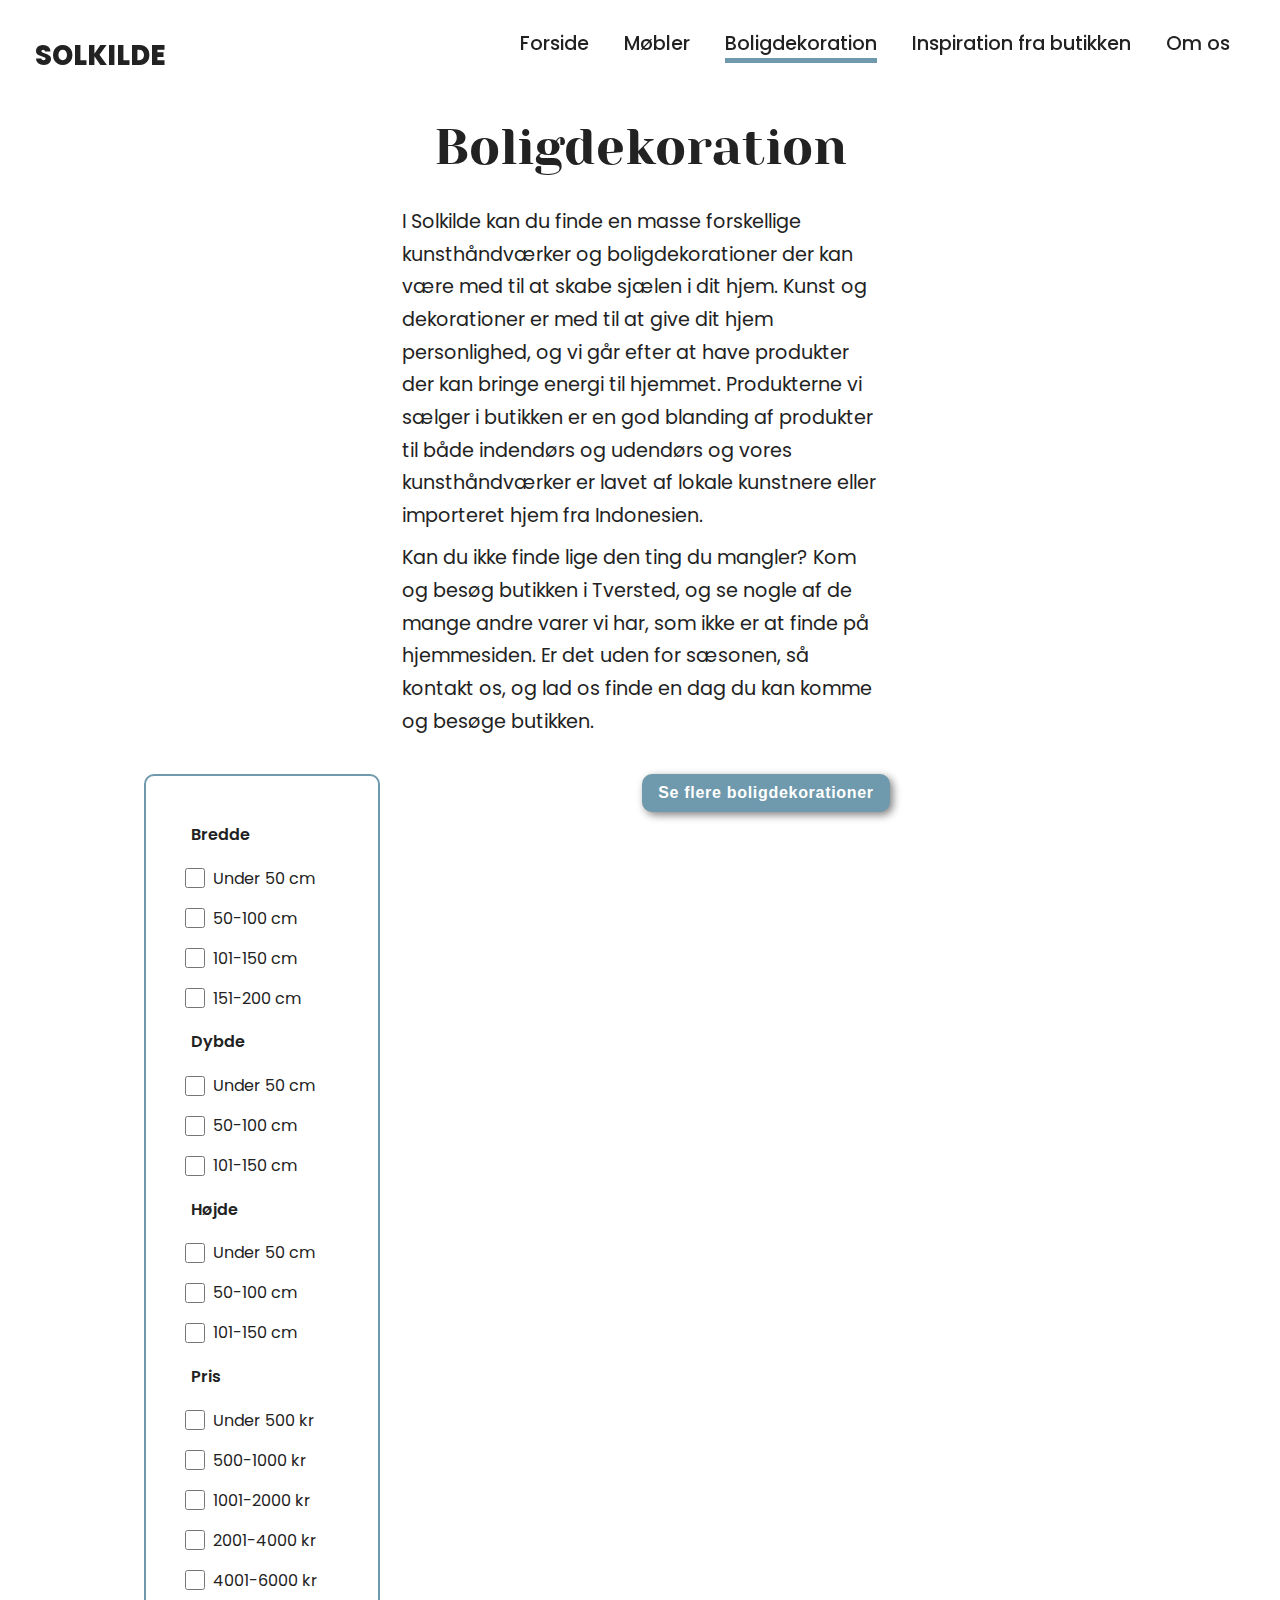
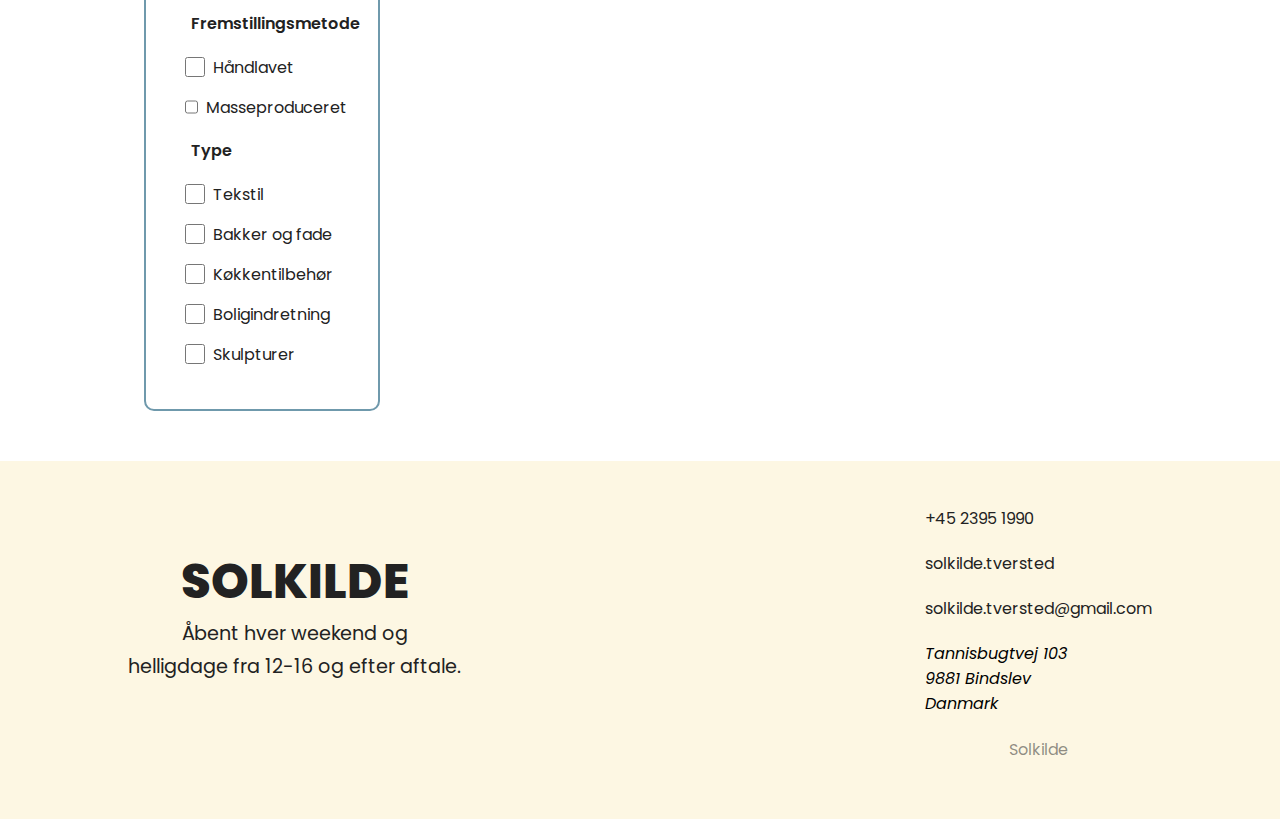
==== commit bf70fbba: "Deleted comments for icons" ====
--- a/boligdekoration.html
+++ b/boligdekoration.html
@@ -1,7 +1,6 @@
 <!DOCTYPE html>
 <html lang="da">
-
-<head>
+  <head>
     <meta charset="UTF-8" />
     <meta name="viewport" content="width=device-width, initial-scale=1.0" />
     <meta name="description" content="-" />
@@ -13,323 +12,408 @@
 
     <link rel="icon" type="image/x-icon" href="./assets/fav.svg" />
     <link rel="stylesheet" href="./assets/css/style.css" />
-    <link rel="stylesheet" href="https://cdnjs.cloudflare.com/ajax/libs/font-awesome/6.5.2/css/all.min.css"
-        integrity="sha512-SnH5WK+bZxgPHs44uWIX+LLJAJ9/2PkPKZ5QiAj6Ta86w+fsb2TkcmfRyVX3pBnMFcV7oQPJkl9QevSCWr3W6A=="
-        crossorigin="anonymous" referrerpolicy="no-referrer" />
+    <link
+      rel="stylesheet"
+      href="https://cdnjs.cloudflare.com/ajax/libs/font-awesome/6.5.2/css/all.min.css"
+      integrity="sha512-SnH5WK+bZxgPHs44uWIX+LLJAJ9/2PkPKZ5QiAj6Ta86w+fsb2TkcmfRyVX3pBnMFcV7oQPJkl9QevSCWr3W6A=="
+      crossorigin="anonymous"
+      referrerpolicy="no-referrer"
+    />
     <script src="./assets/javascript/app.js" defer></script>
-</head>
-
-<body>
+  </head>
+
+  <body>
     <header>
-        <nav>
-            <a href="./index.html" class="logo">Solkilde</a>
-            <button aria-label="menu" class="menu">
-                <i class="fa-solid fa-bars"></i>
-            </button>
-            <!--https://fontawesome.com/icons/bars?f=classic&s=solid-->
-            <div class="mobilMenu hidden">
-                <button aria-label="close menu">
-                    <i
-                        class="fa-solid fa-xmark"></i></button><!--https://fontawesome.com/icons/xmark?f=classic&s=solid-->
-                <p class="logo">Solkilde</p>
-                <ul>
-                    <li><a href="./index.html">Forside</a></li>
-                    <li><a href="./mobler.html">Møbler</a></li>
-                    <li>
-                        <a class="active" href="./boligdekoration.html">Boligdekoration</a>
-                    </li>
-                    <li><a href="./inspiration.html">Inspiration fra butikken</a></li>
-                    <li><a href="./om-os.html">Om os</a></li>
-                </ul>
-            </div>
-            <ul class="desktopNav">
-                <li><a href="./index.html">Forside</a></li>
-                <li><a href="./mobler.html">Møbler</a></li>
-                <li>
-                    <a class="active" href="./boligdekoration.html">Boligdekoration</a>
-                </li>
-                <li><a href="./inspiration.html">Inspiration fra butikken</a></li>
-                <li><a href="./om-os.html">Om os</a></li>
-            </ul>
-        </nav>
+      <nav>
+        <a href="./index.html" class="logo">Solkilde</a>
+        <button aria-label="menu" class="menu">
+          <i class="fa-solid fa-bars"></i>
+        </button>
+
+        <div class="mobilMenu hidden">
+          <button aria-label="close menu">
+            <i class="fa-solid fa-xmark"></i>
+          </button>
+          <p class="logo">Solkilde</p>
+          <ul>
+            <li><a href="./index.html">Forside</a></li>
+            <li><a href="./mobler.html">Møbler</a></li>
+            <li>
+              <a class="active" href="./boligdekoration.html"
+                >Boligdekoration</a
+              >
+            </li>
+            <li><a href="./inspiration.html">Inspiration fra butikken</a></li>
+            <li><a href="./om-os.html">Om os</a></li>
+          </ul>
+        </div>
+        <ul class="desktopNav">
+          <li><a href="./index.html">Forside</a></li>
+          <li><a href="./mobler.html">Møbler</a></li>
+          <li>
+            <a class="active" href="./boligdekoration.html">Boligdekoration</a>
+          </li>
+          <li><a href="./inspiration.html">Inspiration fra butikken</a></li>
+          <li><a href="./om-os.html">Om os</a></li>
+        </ul>
+      </nav>
     </header>
 
     <main>
-        <section class="beskrivelse">
-            <h1>Boligdekoration</h1>
-            <p>
-                I Solkilde kan du finde en masse forskellige kunsthåndværker og
-                boligdekorationer der kan være med til at skabe sjælen i dit hjem.
-                Kunst og dekorationer er med til at give dit hjem personlighed, og vi
-                går efter at have produkter der kan bringe energi til hjemmet.
-                Produkterne vi sælger i butikken er en god blanding af produkter til
-                både indendørs og udendørs og vores kunsthåndværker er lavet af lokale
-                kunstnere eller importeret hjem fra Indonesien.
-            </p>
-            <p>
-                Kan du ikke finde lige den ting du mangler? Kom og besøg butikken i
-                Tversted, og se nogle af de mange andre varer vi har, som ikke er at
-                finde på hjemmesiden. Er det uden for sæsonen, så kontakt os, og lad
-                os finde en dag du kan komme og besøge butikken.
-            </p>
-        </section>
-        <section class="filterMobilContainer dekorationer">
-            <button id="dekorationer" class="filterBtn">
-                Filter <i class="fa-solid fa-sliders"></i>
-            </button>
-            <!--https://fontawesome.com/icons/sliders?f=classic&s=solid-->
-            <div class="filterBox hidden">
-                <button aria-label="close menu">
-                    <i
-                        class="fa-solid fa-xmark"></i></button><!--https://fontawesome.com/icons/xmark?f=classic&s=solid-->
-                <div class="filterGroup">
-                    <h3>Bredde</h3>
-                    <label class="toggle">
-                        <input id="breddeUnder50DekoFilter" type="checkbox" value="8" />
-                        <span class="tag">Under 50 cm</span>
-                    </label>
-
-                    <label class="toggle">
-                        <input id="bredde50-100DekoFilter" type="checkbox" value="9" />
-                        <span class="tag">50-100 cm</span>
-                    </label>
-
-                    <label class="toggle">
-                        <input id="bredde101-150DekoFilter" type="checkbox" value="10" />
-                        <span class="tag">101-150 cm</span>
-                    </label>
-
-                    <label class="toggle">
-                        <input id="bredde151-200DekoFilter" type="checkbox" value="11" />
-                        <span class="tag">151-200 cm</span>
-                    </label>
-                </div>
-                <div class="filterGroup">
-                    <h3>Dybde</h3>
-                    <label class="toggle">
-                        <input id="dybdeUnder50DekoFilter" type="checkbox" value="13" />
-                        <span class="tag">Under 50 cm</span>
-                    </label>
-
-                    <label class="toggle">
-                        <input id="dybde50-100DekoFilter" type="checkbox" value="14" />
-                        <span class="tag">50-100 cm</span>
-                    </label>
-
-                    <label class="toggle">
-                        <input id="dybde101-150DekoFilter" type="checkbox" value="15" />
-                        <span class="tag">101-150 cm</span>
-                    </label>
-                </div>
-                <div class="filterGroup">
-                    <h3>Højde</h3>
-                    <label class="toggle">
-                        <input id="hojdeUnder50DekoFilter" type="checkbox" value="17" />
-                        <span class="tag">Under 50 cm</span>
-                    </label>
-
-                    <label class="toggle">
-                        <input id="hojde50-100DekoFilter" type="checkbox" value="18" />
-                        <span class="tag">50-100 cm</span>
-                    </label>
-
-                    <label class="toggle">
-                        <input id="hojde101-150DekoFilter" type="checkbox" value="19" />
-                        <span class="tag">101-150 cm</span>
-                    </label>
-                </div>
-                <div class="filterGroup">
-                    <h3>Pris</h3>
-                    <label class="toggle">
-                        <input id="prisUnder500DekoFilter" type="checkbox" value="28" />
-                        <span class="tag">Under 500 kr</span>
-                    </label>
-
-                    <label class="toggle">
-                        <input id="pris500-1000DekoFilter" type="checkbox" value="29" />
-                        <span class="tag">500-1000 kr</span>
-                    </label>
-
-                    <label class="toggle">
-                        <input id="pris1001-2000DekoFilter" type="checkbox" value="30" />
-                        <span class="tag">1001-2000 kr</span>
-                    </label>
-                    <label class="toggle">
-                        <input id="pris2001-4000DekoFilter" type="checkbox" value="31" />
-                        <span class="tag">2001-4000 kr</span>
-                    </label>
-                    <label class="toggle">
-                        <input id="pris4001-6000DekoFilter" type="checkbox" value="32" />
-                        <span class="tag">4001-6000 kr</span>
-                    </label>
-                </div>
-                <div class="filterGroup">
-                    <h3>Fremstillingsmetode</h3>
-                    <label class="toggle">
-                        <input id="handlavetDekoFilter" type="checkbox" value="3" />
-                        <span class="tag">Håndlavet</span>
-                    </label>
-
-                    <label class="toggle">
-                        <input id="masseproduceretDekoFilter" type="checkbox" value="2" />
-                        <span class="tag">Masseproduceret</span>
-                    </label>
-                </div>
-                <div class="filterGroup">
-                    <h3>Type</h3>
-                    <label class="toggle">
-                        <input id="tekstilFilter" type="checkbox" value="22" />
-                        <span class="tag">Tekstil</span>
-                    </label>
-
-                    <label class="toggle">
-                        <input id="bakkerOgFadeFilter" type="checkbox" value="23,24" />
-                        <span class="tag">Bakker og fade</span>
-                    </label>
-                    <label class="toggle">
-                        <input id="kokkentilbehorFilter" type="checkbox" value="25" />
-                        <span class="tag">Køkkentilbehør</span>
-                    </label>
-                    <label class="toggle">
-                        <input id="boligdekorationFilter" type="checkbox" value="26" />
-                        <span class="tag">Boligdekoration</span>
-                    </label>
-                    <label class="toggle">
-                        <input id="skulpturFilter" type="checkbox" value="27" />
-                        <span class="tag">Skulpturer</span>
-                    </label>
-                </div>
-            </div>
-        </section>
-
-        <section class="filterDesktopContainer dekorationer">
-            <div class="filterBox">
-                <div class="filterGroup">
-                    <h3>Bredde</h3>
-                    <label class="toggle">
-                        <input id="breddeUnder50DekoFilterDesktop" type="checkbox" value="8" />
-                        <span class="tag">Under 50 cm</span>
-                    </label>
-
-                    <label class="toggle">
-                        <input id="bredde50-100DekoFilterDesktop" type="checkbox" value="9" />
-                        <span class="tag">50-100 cm</span>
-                    </label>
-
-                    <label class="toggle">
-                        <input id="bredde101-150DekoFilterDesktop" type="checkbox" value="10" />
-                        <span class="tag">101-150 cm</span>
-                    </label>
-
-                    <label class="toggle">
-                        <input id="bredde151-200DekoFilterDesktop" type="checkbox" value="11" />
-                        <span class="tag">151-200 cm</span>
-                    </label>
-                </div>
-                <div class="filterGroup">
-                    <h3>Dybde</h3>
-                    <label class="toggle">
-                        <input id="dybdeUnder50DekoFilterDesktop" type="checkbox" value="13" />
-                        <span class="tag">Under 50 cm</span>
-                    </label>
-
-                    <label class="toggle">
-                        <input id="dybde50-100DekoFilterDesktop" type="checkbox" value="14" />
-                        <span class="tag">50-100 cm</span>
-                    </label>
-
-                    <label class="toggle">
-                        <input id="dybde101-150DekoFilterDesktop" type="checkbox" value="15" />
-                        <span class="tag">101-150 cm</span>
-                    </label>
-                </div>
-                <div class="filterGroup">
-                    <h3>Højde</h3>
-                    <label class="toggle">
-                        <input id="hojdeUnder50DekoFilterDesktop" type="checkbox" value="17" />
-                        <span class="tag">Under 50 cm</span>
-                    </label>
-
-                    <label class="toggle">
-                        <input id="hojde50-100DekoFilterDesktop" type="checkbox" value="18" />
-                        <span class="tag">50-100 cm</span>
-                    </label>
-
-                    <label class="toggle">
-                        <input id="hojde101-150DekoFilterDesktop" type="checkbox" value="19" />
-                        <span class="tag">101-150 cm</span>
-                    </label>
-                </div>
-                <div class="filterGroup">
-                    <h3>Pris</h3>
-                    <label class="toggle">
-                        <input id="prisUnder500DekoFilterDesktop" type="checkbox" value="28" />
-                        <span class="tag">Under 500 kr</span>
-                    </label>
-
-                    <label class="toggle">
-                        <input id="pris500-1000DekoFilterDesktop" type="checkbox" value="29" />
-                        <span class="tag">500-1000 kr</span>
-                    </label>
-
-                    <label class="toggle">
-                        <input id="pris1001-2000DekoFilterDesktop" type="checkbox" value="30" />
-                        <span class="tag">1001-2000 kr</span>
-                    </label>
-                    <label class="toggle">
-                        <input id="pris2001-4000DekoFilterDesktop" type="checkbox" value="31" />
-                        <span class="tag">2001-4000 kr</span>
-                    </label>
-                    <label class="toggle">
-                        <input id="pris4001-6000DekoFilterDesktop" type="checkbox" value="32" />
-                        <span class="tag">4001-6000 kr</span>
-                    </label>
-                </div>
-                <div class="filterGroup">
-                    <h3>Fremstillingsmetode</h3>
-                    <label class="toggle">
-                        <input id="handlavetDekoFilterDesktop" type="checkbox" value="3" />
-                        <span class="tag">Håndlavet</span>
-                    </label>
-
-                    <label class="toggle">
-                        <input id="masseproduceretDekoFilterDesktop" type="checkbox" value="2" />
-                        <span class="tag">Masseproduceret</span>
-                    </label>
-                </div>
-                <div class="filterGroup">
-                    <h3>Type</h3>
-                    <label class="toggle">
-                        <input id="tekstilFilterDesktop" type="checkbox" value="22" />
-                        <span class="tag">Tekstil</span>
-                    </label>
-
-                    <label class="toggle">
-                        <input id="bakkerOgFadeFilterDesktop" type="checkbox" value="23,24" />
-                        <span class="tag">Bakker og fade</span>
-                    </label>
-                    <label class="toggle">
-                        <input id="kokkentilbehorFilterDesktop" type="checkbox" value="25" />
-                        <span class="tag">Køkkentilbehør</span>
-                    </label>
-                    <label class="toggle">
-                        <input id="boligdekorationFilterDesktop" type="checkbox" value="26" />
-                        <span class="tag">Boligindretning</span>
-                    </label>
-                    <label class="toggle">
-                        <input id="skulpturFilterDesktop" type="checkbox" value="27" />
-                        <span class="tag">Skulpturer</span>
-                    </label>
-                </div>
-            </div>
-        </section>
-        <section class="produkter boligdekoration">
-            <div class="produktContainer boligdekoration"></div>
-            <button>Se flere boligdekorationer</button>
-        </section>
+      <section class="beskrivelse">
+        <h1>Boligdekoration</h1>
+        <p>
+          I Solkilde kan du finde en masse forskellige kunsthåndværker og
+          boligdekorationer der kan være med til at skabe sjælen i dit hjem.
+          Kunst og dekorationer er med til at give dit hjem personlighed, og vi
+          går efter at have produkter der kan bringe energi til hjemmet.
+          Produkterne vi sælger i butikken er en god blanding af produkter til
+          både indendørs og udendørs og vores kunsthåndværker er lavet af lokale
+          kunstnere eller importeret hjem fra Indonesien.
+        </p>
+        <p>
+          Kan du ikke finde lige den ting du mangler? Kom og besøg butikken i
+          Tversted, og se nogle af de mange andre varer vi har, som ikke er at
+          finde på hjemmesiden. Er det uden for sæsonen, så kontakt os, og lad
+          os finde en dag du kan komme og besøge butikken.
+        </p>
+      </section>
+      <section class="filterMobilContainer dekorationer">
+        <button id="dekorationer" class="filterBtn">
+          Filter <i class="fa-solid fa-sliders"></i>
+        </button>
+
+        <div class="filterBox hidden">
+          <button aria-label="close menu">
+            <i class="fa-solid fa-xmark"></i>
+          </button>
+          <div class="filterGroup">
+            <h3>Bredde</h3>
+            <label class="toggle">
+              <input id="breddeUnder50DekoFilter" type="checkbox" value="8" />
+              <span class="tag">Under 50 cm</span>
+            </label>
+
+            <label class="toggle">
+              <input id="bredde50-100DekoFilter" type="checkbox" value="9" />
+              <span class="tag">50-100 cm</span>
+            </label>
+
+            <label class="toggle">
+              <input id="bredde101-150DekoFilter" type="checkbox" value="10" />
+              <span class="tag">101-150 cm</span>
+            </label>
+
+            <label class="toggle">
+              <input id="bredde151-200DekoFilter" type="checkbox" value="11" />
+              <span class="tag">151-200 cm</span>
+            </label>
+          </div>
+          <div class="filterGroup">
+            <h3>Dybde</h3>
+            <label class="toggle">
+              <input id="dybdeUnder50DekoFilter" type="checkbox" value="13" />
+              <span class="tag">Under 50 cm</span>
+            </label>
+
+            <label class="toggle">
+              <input id="dybde50-100DekoFilter" type="checkbox" value="14" />
+              <span class="tag">50-100 cm</span>
+            </label>
+
+            <label class="toggle">
+              <input id="dybde101-150DekoFilter" type="checkbox" value="15" />
+              <span class="tag">101-150 cm</span>
+            </label>
+          </div>
+          <div class="filterGroup">
+            <h3>Højde</h3>
+            <label class="toggle">
+              <input id="hojdeUnder50DekoFilter" type="checkbox" value="17" />
+              <span class="tag">Under 50 cm</span>
+            </label>
+
+            <label class="toggle">
+              <input id="hojde50-100DekoFilter" type="checkbox" value="18" />
+              <span class="tag">50-100 cm</span>
+            </label>
+
+            <label class="toggle">
+              <input id="hojde101-150DekoFilter" type="checkbox" value="19" />
+              <span class="tag">101-150 cm</span>
+            </label>
+          </div>
+          <div class="filterGroup">
+            <h3>Pris</h3>
+            <label class="toggle">
+              <input id="prisUnder500DekoFilter" type="checkbox" value="28" />
+              <span class="tag">Under 500 kr</span>
+            </label>
+
+            <label class="toggle">
+              <input id="pris500-1000DekoFilter" type="checkbox" value="29" />
+              <span class="tag">500-1000 kr</span>
+            </label>
+
+            <label class="toggle">
+              <input id="pris1001-2000DekoFilter" type="checkbox" value="30" />
+              <span class="tag">1001-2000 kr</span>
+            </label>
+            <label class="toggle">
+              <input id="pris2001-4000DekoFilter" type="checkbox" value="31" />
+              <span class="tag">2001-4000 kr</span>
+            </label>
+            <label class="toggle">
+              <input id="pris4001-6000DekoFilter" type="checkbox" value="32" />
+              <span class="tag">4001-6000 kr</span>
+            </label>
+          </div>
+          <div class="filterGroup">
+            <h3>Fremstillingsmetode</h3>
+            <label class="toggle">
+              <input id="handlavetDekoFilter" type="checkbox" value="3" />
+              <span class="tag">Håndlavet</span>
+            </label>
+
+            <label class="toggle">
+              <input id="masseproduceretDekoFilter" type="checkbox" value="2" />
+              <span class="tag">Masseproduceret</span>
+            </label>
+          </div>
+          <div class="filterGroup">
+            <h3>Type</h3>
+            <label class="toggle">
+              <input id="tekstilFilter" type="checkbox" value="22" />
+              <span class="tag">Tekstil</span>
+            </label>
+
+            <label class="toggle">
+              <input id="bakkerOgFadeFilter" type="checkbox" value="23,24" />
+              <span class="tag">Bakker og fade</span>
+            </label>
+            <label class="toggle">
+              <input id="kokkentilbehorFilter" type="checkbox" value="25" />
+              <span class="tag">Køkkentilbehør</span>
+            </label>
+            <label class="toggle">
+              <input id="boligdekorationFilter" type="checkbox" value="26" />
+              <span class="tag">Boligindretning</span>
+            </label>
+            <label class="toggle">
+              <input id="skulpturFilter" type="checkbox" value="27" />
+              <span class="tag">Skulpturer</span>
+            </label>
+          </div>
+        </div>
+      </section>
+
+      <section class="filterDesktopContainer dekorationer">
+        <div class="filterBox">
+          <div class="filterGroup">
+            <h3>Bredde</h3>
+            <label class="toggle">
+              <input
+                id="breddeUnder50DekoFilterDesktop"
+                type="checkbox"
+                value="8"
+              />
+              <span class="tag">Under 50 cm</span>
+            </label>
+
+            <label class="toggle">
+              <input
+                id="bredde50-100DekoFilterDesktop"
+                type="checkbox"
+                value="9"
+              />
+              <span class="tag">50-100 cm</span>
+            </label>
+
+            <label class="toggle">
+              <input
+                id="bredde101-150DekoFilterDesktop"
+                type="checkbox"
+                value="10"
+              />
+              <span class="tag">101-150 cm</span>
+            </label>
+
+            <label class="toggle">
+              <input
+                id="bredde151-200DekoFilterDesktop"
+                type="checkbox"
+                value="11"
+              />
+              <span class="tag">151-200 cm</span>
+            </label>
+          </div>
+          <div class="filterGroup">
+            <h3>Dybde</h3>
+            <label class="toggle">
+              <input
+                id="dybdeUnder50DekoFilterDesktop"
+                type="checkbox"
+                value="13"
+              />
+              <span class="tag">Under 50 cm</span>
+            </label>
+
+            <label class="toggle">
+              <input
+                id="dybde50-100DekoFilterDesktop"
+                type="checkbox"
+                value="14"
+              />
+              <span class="tag">50-100 cm</span>
+            </label>
+
+            <label class="toggle">
+              <input
+                id="dybde101-150DekoFilterDesktop"
+                type="checkbox"
+                value="15"
+              />
+              <span class="tag">101-150 cm</span>
+            </label>
+          </div>
+          <div class="filterGroup">
+            <h3>Højde</h3>
+            <label class="toggle">
+              <input
+                id="hojdeUnder50DekoFilterDesktop"
+                type="checkbox"
+                value="17"
+              />
+              <span class="tag">Under 50 cm</span>
+            </label>
+
+            <label class="toggle">
+              <input
+                id="hojde50-100DekoFilterDesktop"
+                type="checkbox"
+                value="18"
+              />
+              <span class="tag">50-100 cm</span>
+            </label>
+
+            <label class="toggle">
+              <input
+                id="hojde101-150DekoFilterDesktop"
+                type="checkbox"
+                value="19"
+              />
+              <span class="tag">101-150 cm</span>
+            </label>
+          </div>
+          <div class="filterGroup">
+            <h3>Pris</h3>
+            <label class="toggle">
+              <input
+                id="prisUnder500DekoFilterDesktop"
+                type="checkbox"
+                value="28"
+              />
+              <span class="tag">Under 500 kr</span>
+            </label>
+
+            <label class="toggle">
+              <input
+                id="pris500-1000DekoFilterDesktop"
+                type="checkbox"
+                value="29"
+              />
+              <span class="tag">500-1000 kr</span>
+            </label>
+
+            <label class="toggle">
+              <input
+                id="pris1001-2000DekoFilterDesktop"
+                type="checkbox"
+                value="30"
+              />
+              <span class="tag">1001-2000 kr</span>
+            </label>
+            <label class="toggle">
+              <input
+                id="pris2001-4000DekoFilterDesktop"
+                type="checkbox"
+                value="31"
+              />
+              <span class="tag">2001-4000 kr</span>
+            </label>
+            <label class="toggle">
+              <input
+                id="pris4001-6000DekoFilterDesktop"
+                type="checkbox"
+                value="32"
+              />
+              <span class="tag">4001-6000 kr</span>
+            </label>
+          </div>
+          <div class="filterGroup">
+            <h3>Fremstillingsmetode</h3>
+            <label class="toggle">
+              <input
+                id="handlavetDekoFilterDesktop"
+                type="checkbox"
+                value="3"
+              />
+              <span class="tag">Håndlavet</span>
+            </label>
+
+            <label class="toggle">
+              <input
+                id="masseproduceretDekoFilterDesktop"
+                type="checkbox"
+                value="2"
+              />
+              <span class="tag">Masseproduceret</span>
+            </label>
+          </div>
+          <div class="filterGroup">
+            <h3>Type</h3>
+            <label class="toggle">
+              <input id="tekstilFilterDesktop" type="checkbox" value="22" />
+              <span class="tag">Tekstil</span>
+            </label>
+
+            <label class="toggle">
+              <input
+                id="bakkerOgFadeFilterDesktop"
+                type="checkbox"
+                value="23,24"
+              />
+              <span class="tag">Bakker og fade</span>
+            </label>
+            <label class="toggle">
+              <input
+                id="kokkentilbehorFilterDesktop"
+                type="checkbox"
+                value="25"
+              />
+              <span class="tag">Køkkentilbehør</span>
+            </label>
+            <label class="toggle">
+              <input
+                id="boligdekorationFilterDesktop"
+                type="checkbox"
+                value="26"
+              />
+              <span class="tag">Boligindretning</span>
+            </label>
+            <label class="toggle">
+              <input id="skulpturFilterDesktop" type="checkbox" value="27" />
+              <span class="tag">Skulpturer</span>
+            </label>
+          </div>
+        </div>
+      </section>
+      <section class="produkter boligdekoration">
+        <div class="produktContainer boligdekoration"></div>
+        <button>Se flere boligdekorationer</button>
+      </section>
     </main>
 
     <footer></footer>
-</body>
-
-</html>+  </body>
+</html>
--- a/assets/css/style.css
+++ b/assets/css/style.css
@@ -85,6 +85,10 @@
     display: none;
 }
 
+.imgsContainer {
+    display: none;
+}
+
 /* --- GENERALS --- */
 
 body {
@@ -177,6 +181,7 @@
 button {
     background: none;
     border: none;
+    cursor: pointer;
 }
 
 a.btn,
@@ -222,10 +227,10 @@
 }
 
 header.index {
-    background-image: url("../img/index-hero.jpg");
+    background-image: url("../img/HeroMobil01.jpg");
     height: 100vh;
     background-size: cover;
-    background-position: center;
+    background-position: right;
     position: relative;
 }
 
@@ -241,16 +246,16 @@
 header h2 {
     font-size: 1.6rem;
     font-family: "Poppins", sans-serif;
-    margin: 0;
+    margin:-13% 0;
     font-weight: 500;
     color: var(--baseTextLightColor);
 }
 
 header .heroTextBox {
-    background: rgba(0, 0, 0, 0.4);
+    /* background: rgba(0, 0, 0, 0.4); */
     min-height: 200px;
     position: relative;
-    bottom: -45%;
+    bottom: -15%;
 }
 
 header .scroll {
@@ -261,7 +266,7 @@
     flex-direction: column;
     font-weight: 700;
     position: relative;
-    bottom: -44%;
+    bottom: -52%;
 }
 
 header .scroll p {
@@ -277,8 +282,14 @@
     border-radius: var(--round);
     width: 60px;
     height: 60px;
-}
-
+    animation: bounce 1.8s ease infinite;
+
+}
+@keyframes bounce {
+  50%{
+    transform: translateY(-30%);
+  }  
+}
 nav {
     /* padding: var(--mediumSpacing) var(--mediumSpacing) var(--smallSpacing) var(--mediumSpacing); */
     display: flex;
@@ -530,7 +541,7 @@
 
 .produktPreview {
     width: 47%;
-    margin-bottom: var(--mediumSpacing);
+    margin-bottom: var(--smallSpacing);
 }
 
 .produktPreview a {
@@ -739,6 +750,38 @@
 }
 
 @media only screen and (min-width: 1200px) {
+
+    header.index {
+        background-image: url("../img/Hero01.jpg");
+        height: 100vh;
+        background-size: cover;
+        background-position: center;
+        position: relative;
+    }
+    header .heroTextBox{
+            min-height: 200px;
+            position: relative;
+            bottom: -15%;
+            left: -17%;
+        }
+        header h2 {
+            font-size: 1.6rem;
+            font-family: "Poppins", sans-serif;
+            margin: -2% 0;
+            font-weight: 500;
+            color: var(--baseTextLightColor);
+        }
+    
+        header .scroll {
+            margin-left: auto;
+            margin-right: auto;
+            display: flex;
+            align-items: center;
+            flex-direction: column;
+            font-weight: 700;
+            position: relative;
+            bottom: -62%;
+        }
     main {
         grid-template-columns: 10% repeat(12, 1fr) 10%;
         gap: var(--standardSpacing);
@@ -761,7 +804,8 @@
         width: 60%;
     }
 
-    p {
+    p,
+    li {
         font-size: var(--baseTextSizeDesktop);
     }
 
@@ -932,6 +976,7 @@
     footer {
         display: flex;
         justify-content: space-between;
+        padding: var(--mediumSpacing) 10%;
     }
 
     footer .logo {
@@ -958,6 +1003,7 @@
         font-size: 1.2rem;
         font-weight: 500;
     }
+
     .desktopNav a {
         text-decoration: none;
         font-size: 1.2rem;
@@ -982,17 +1028,22 @@
     .desktopNav a:hover {
         /* todo */
     }
-    .beskrivelse{
-        grid-column: 4/11;
-
-    }
+
+    .beskrivelse {
+        grid-column: 4/12;
+        margin: 0 var(--xLargeSpacing);
+
+    }
+
     .filterMobilContainer {
         display: none;
     }
-    .filterDesktopContainer{
+
+    .filterDesktopContainer {
         display: flex;
         grid-column: 2/5;
     }
+
     .filterDesktopContainer .filterBox {
         padding: var(--mediumSpacing);
         background: white;
@@ -1001,31 +1052,125 @@
         width: 100%;
         max-height: 1250px;
     }
-    .filterDesktopContainer h3{
+
+    .filterDesktopContainer h3 {
         text-align: left;
         font-size: 1rem;
     }
-    .produkter{
+
+    .produkter {
         grid-column: 5/-2;
     }
-    .produktPreview {
+
+    .produkter .produktPreview {
         width: 31%;
     }
-    .produktPreview img{
+
+    .produktPreview img {
         height: 250px;
     }
-    .produkter button{
+
+    .produkter button {
         margin: auto;
     }
-    .opstilling{
-        display: flex;
-    }
-    .opstilling .imgContainer{
+
+    .opstilling {
+        display: flex;
+    }
+
+    .opstilling .imgContainer {
         width: 50%;
         height: 100%;
     }
-    .opstilling .text{
+
+    .opstilling .text {
         width: 50%;
         padding: var(--largeSpacing) var(--xLargeSpacing);
     }
+
+    /* selve Produket */
+    .allFaq {
+        display: flex;
+        gap: var(--standardSpacing);
+    }
+
+    .allFaq .faqBox {
+        width: fit-content;
+        margin: 0;
+        height: 1fr;
+
+    }
+
+    .faqBox p {
+        margin: 0 var(--standardSpacing) var(--standardSpacing);
+    }
+
+    .faqBox h3 {
+        font-size: 1.3rem;
+    }
+
+    .contact {
+        border-radius: var(--borderRadius);
+    }
+
+    .contact form {
+        display: flex;
+        gap: var(--smallSpacing);
+        width: 100%;
+    }
+
+    .contact .formContainer {
+        width: 50%;
+    }
+
+    .contact #message {
+        height: 210px;
+    }
+
+    .produktContainer.relateredeProdukter {
+        flex-wrap: nowrap;
+    }
+
+    .produktsideContainerMobil {
+        display: flex;
+        margin: 0;
+    }
+
+    .produktImgContainer {
+        width: 45%;
+    }
+
+    .produktsideContainerMobil .produktInfo {
+        width: 55%;
+    }
+
+    .mainImg img {
+
+        border-radius: 0 10px 10px 0;
+    }
+
+    .produktsideContainerMobil .imgContainer {
+        height: 70vh;
+    }
+
+    .imgsContainer {
+
+        display: flex;
+        width: 100%;
+        height: 150px;
+        flex-direction: row;
+        align-items: center;
+        justify-content: center;
+        padding: var(--smallSpacing);
+        gap: var(--smallSpacing);
+
+    }
+
+    .imgsContainer img {
+        border-radius: var(--borderRadius);
+        width: 19%;
+
+    }
+
+
 }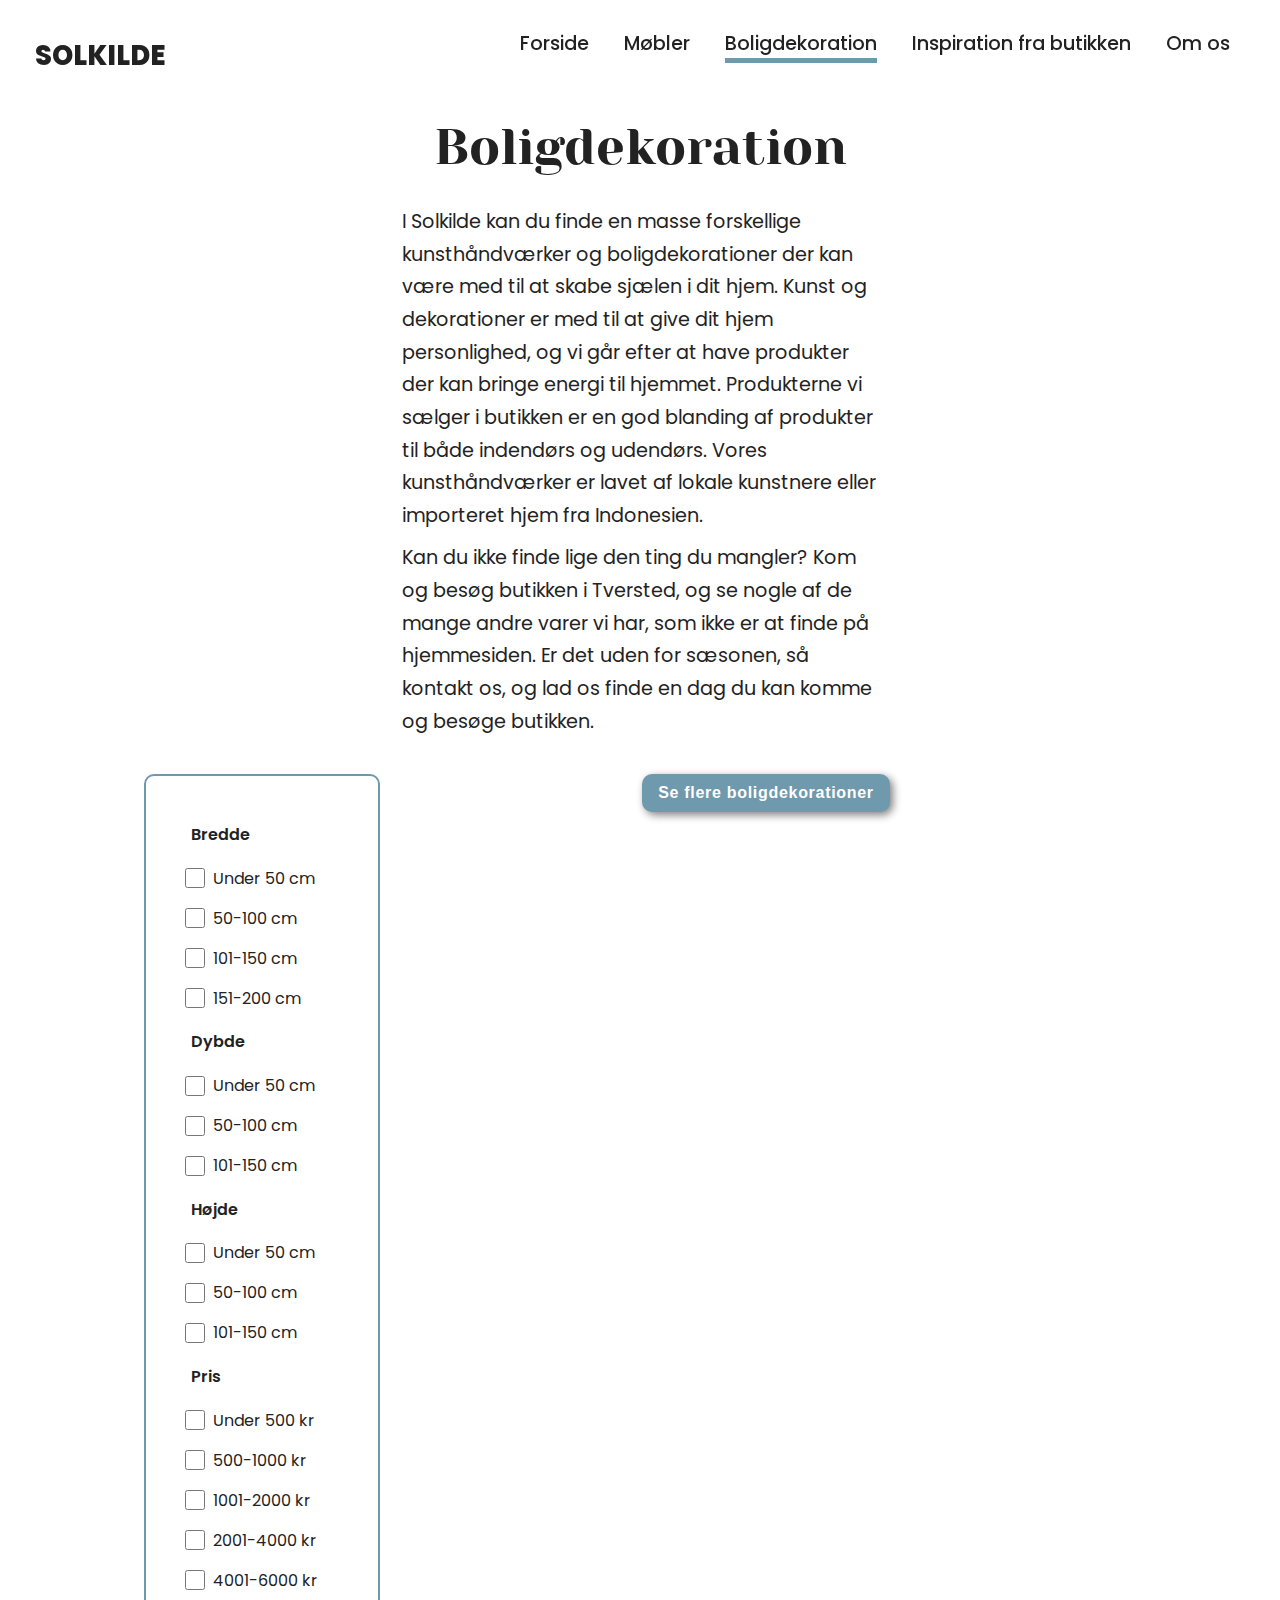
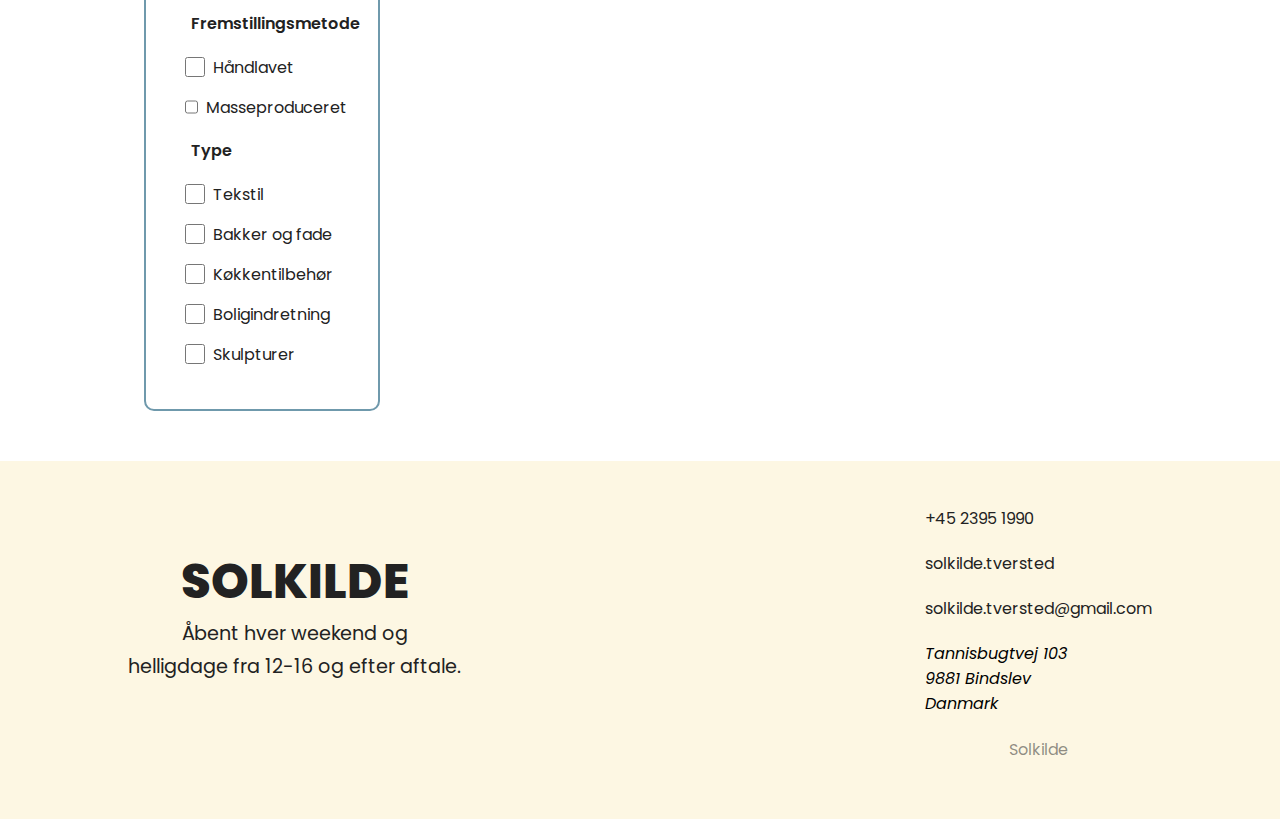
==== commit cbadb7bf: "Rettet stavefejl" ====
--- a/boligdekoration.html
+++ b/boligdekoration.html
@@ -68,7 +68,7 @@
           Kunst og dekorationer er med til at give dit hjem personlighed, og vi
           går efter at have produkter der kan bringe energi til hjemmet.
           Produkterne vi sælger i butikken er en god blanding af produkter til
-          både indendørs og udendørs og vores kunsthåndværker er lavet af lokale
+          både indendørs og udendørs. Vores kunsthåndværker er lavet af lokale
           kunstnere eller importeret hjem fra Indonesien.
         </p>
         <p>
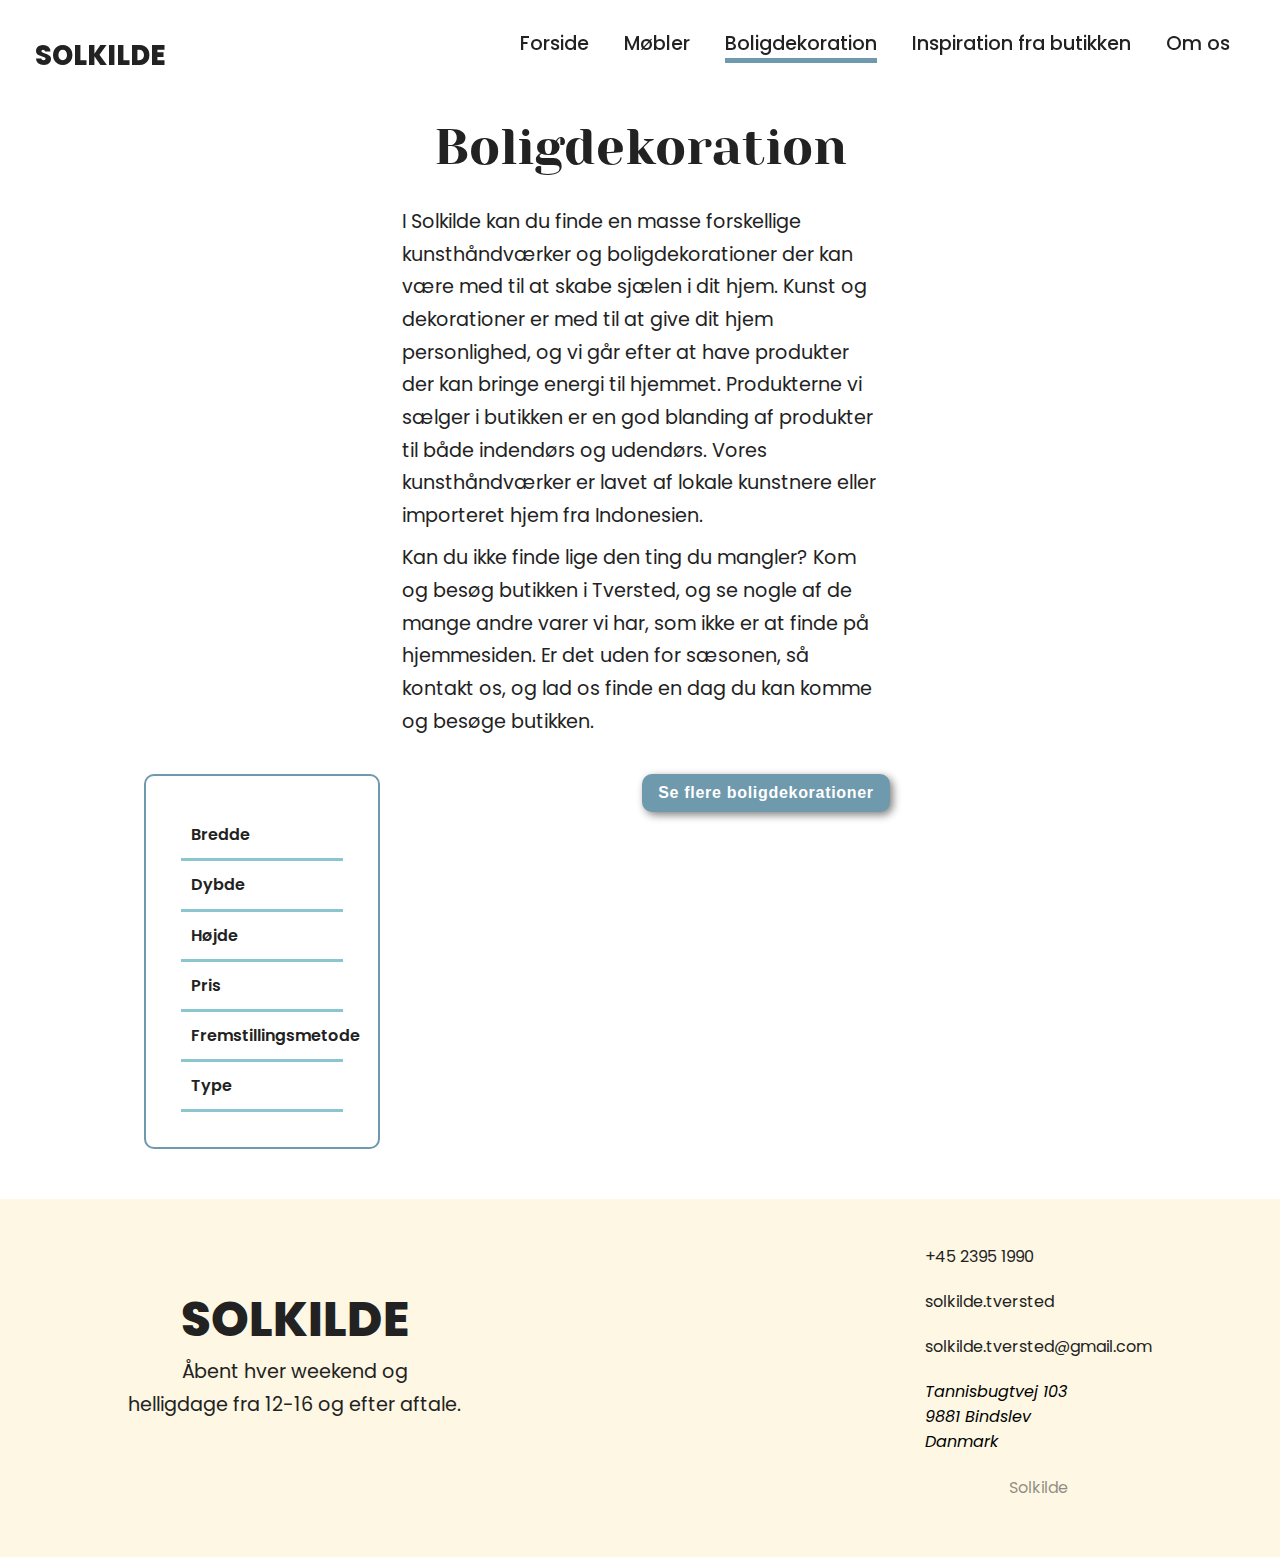
==== commit 2a99aa89: "Accordians i filter" ====
--- a/boligdekoration.html
+++ b/boligdekoration.html
@@ -1,53 +1,38 @@
 <!DOCTYPE html>
 <html lang="da">
-  <head>
-    <meta charset="UTF-8" />
-    <meta name="viewport" content="width=device-width, initial-scale=1.0" />
-    <meta name="description" content="-" />
-    <!--UPDATE-->
-    <meta name="keywords" content="-" />
-    <!--UPDATE-->
-
-    <title>Solkilde - Boligdekoration</title>
-
-    <link rel="icon" type="image/x-icon" href="./assets/fav.svg" />
-    <link rel="stylesheet" href="./assets/css/style.css" />
-    <link
-      rel="stylesheet"
-      href="https://cdnjs.cloudflare.com/ajax/libs/font-awesome/6.5.2/css/all.min.css"
-      integrity="sha512-SnH5WK+bZxgPHs44uWIX+LLJAJ9/2PkPKZ5QiAj6Ta86w+fsb2TkcmfRyVX3pBnMFcV7oQPJkl9QevSCWr3W6A=="
-      crossorigin="anonymous"
-      referrerpolicy="no-referrer"
-    />
-    <script src="./assets/javascript/app.js" defer></script>
-  </head>
-
-  <body>
-    <header>
-      <nav>
-        <a href="./index.html" class="logo">Solkilde</a>
-        <button aria-label="menu" class="menu">
-          <i class="fa-solid fa-bars"></i>
+
+<head>
+  <meta charset="UTF-8" />
+  <meta name="viewport" content="width=device-width, initial-scale=1.0" />
+  <meta name="description"
+    content="Opdag flotte og inspirerende boligdekorationer hos Solkilde. Find unikke kunsthåndværker og dekorative produkter til både indendørs og udendørs brug, lavet af lokale kunstnere og/eller importeret fra Indonesien. Besøg os på vores hjemmeside eller i butikken." />
+  <meta name="keywords"
+    content="Solkilde, Tversted, galleri, kunsthåndværk, teaktræsmøbler, træskulpturer, boligdekoration, unikke møbler, lokal butik, inspiration, håndlavet kunst, dekorativ, produkter, Indonesien, lokale kunstnere" />
+
+  <title>Solkilde - Boligdekoration</title>
+
+  <link rel="icon" type="image/x-icon" href="./assets/fav.svg" />
+  <link rel="stylesheet" href="./assets/css/style.css" />
+  <link rel="stylesheet" href="https://cdnjs.cloudflare.com/ajax/libs/font-awesome/6.5.2/css/all.min.css"
+    integrity="sha512-SnH5WK+bZxgPHs44uWIX+LLJAJ9/2PkPKZ5QiAj6Ta86w+fsb2TkcmfRyVX3pBnMFcV7oQPJkl9QevSCWr3W6A=="
+    crossorigin="anonymous" referrerpolicy="no-referrer" />
+  <script src="./assets/javascript/app.js" defer></script>
+</head>
+
+<body>
+  <header>
+    <nav>
+      <a href="./index.html" class="logo">Solkilde</a>
+      <button aria-label="menu" class="menu">
+        <i class="fa-solid fa-bars"></i>
+      </button>
+
+      <div class="mobilMenu hidden">
+        <button aria-label="close menu">
+          <i class="fa-solid fa-xmark"></i>
         </button>
-
-        <div class="mobilMenu hidden">
-          <button aria-label="close menu">
-            <i class="fa-solid fa-xmark"></i>
-          </button>
-          <p class="logo">Solkilde</p>
-          <ul>
-            <li><a href="./index.html">Forside</a></li>
-            <li><a href="./mobler.html">Møbler</a></li>
-            <li>
-              <a class="active" href="./boligdekoration.html"
-                >Boligdekoration</a
-              >
-            </li>
-            <li><a href="./inspiration.html">Inspiration fra butikken</a></li>
-            <li><a href="./om-os.html">Om os</a></li>
-          </ul>
-        </div>
-        <ul class="desktopNav">
+        <p class="logo">Solkilde</p>
+        <ul>
           <li><a href="./index.html">Forside</a></li>
           <li><a href="./mobler.html">Møbler</a></li>
           <li>
@@ -56,39 +41,50 @@
           <li><a href="./inspiration.html">Inspiration fra butikken</a></li>
           <li><a href="./om-os.html">Om os</a></li>
         </ul>
-      </nav>
-    </header>
-
-    <main>
-      <section class="beskrivelse">
-        <h1>Boligdekoration</h1>
-        <p>
-          I Solkilde kan du finde en masse forskellige kunsthåndværker og
-          boligdekorationer der kan være med til at skabe sjælen i dit hjem.
-          Kunst og dekorationer er med til at give dit hjem personlighed, og vi
-          går efter at have produkter der kan bringe energi til hjemmet.
-          Produkterne vi sælger i butikken er en god blanding af produkter til
-          både indendørs og udendørs. Vores kunsthåndværker er lavet af lokale
-          kunstnere eller importeret hjem fra Indonesien.
-        </p>
-        <p>
-          Kan du ikke finde lige den ting du mangler? Kom og besøg butikken i
-          Tversted, og se nogle af de mange andre varer vi har, som ikke er at
-          finde på hjemmesiden. Er det uden for sæsonen, så kontakt os, og lad
-          os finde en dag du kan komme og besøge butikken.
-        </p>
-      </section>
-      <section class="filterMobilContainer dekorationer">
-        <button id="dekorationer" class="filterBtn">
-          Filter <i class="fa-solid fa-sliders"></i>
+      </div>
+      <ul class="desktopNav">
+        <li><a href="./index.html">Forside</a></li>
+        <li><a href="./mobler.html">Møbler</a></li>
+        <li>
+          <a class="active" href="./boligdekoration.html">Boligdekoration</a>
+        </li>
+        <li><a href="./inspiration.html">Inspiration fra butikken</a></li>
+        <li><a href="./om-os.html">Om os</a></li>
+      </ul>
+    </nav>
+  </header>
+
+  <main>
+    <section class="beskrivelse">
+      <h1>Boligdekoration</h1>
+      <p>
+        I Solkilde kan du finde en masse forskellige kunsthåndværker og
+        boligdekorationer der kan være med til at skabe sjælen i dit hjem.
+        Kunst og dekorationer er med til at give dit hjem personlighed, og vi
+        går efter at have produkter der kan bringe energi til hjemmet.
+        Produkterne vi sælger i butikken er en god blanding af produkter til
+        både indendørs og udendørs. Vores kunsthåndværker er lavet af lokale
+        kunstnere eller importeret hjem fra Indonesien.
+      </p>
+      <p>
+        Kan du ikke finde lige den ting du mangler? Kom og besøg butikken i
+        Tversted, og se nogle af de mange andre varer vi har, som ikke er at
+        finde på hjemmesiden. Er det uden for sæsonen, så kontakt os, og lad
+        os finde en dag du kan komme og besøge butikken.
+      </p>
+    </section>
+    <section class="filterMobilContainer dekorationer">
+      <button id="dekorationer" class="filterBtn">
+        Filter <i class="fa-solid fa-sliders"></i>
+      </button>
+
+      <div class="filterBox hidden">
+        <button aria-label="close menu">
+          <i class="fa-solid fa-xmark"></i>
         </button>
-
-        <div class="filterBox hidden">
-          <button aria-label="close menu">
-            <i class="fa-solid fa-xmark"></i>
-          </button>
-          <div class="filterGroup">
-            <h3>Bredde</h3>
+        <div class="filterGroup">
+          <h3 class="accordian">Bredde <i class="fa-solid fa-chevron-down"></i></h3>
+          <div class="hidden options">
             <label class="toggle">
               <input id="breddeUnder50DekoFilter" type="checkbox" value="8" />
               <span class="tag">Under 50 cm</span>
@@ -109,8 +105,10 @@
               <span class="tag">151-200 cm</span>
             </label>
           </div>
-          <div class="filterGroup">
-            <h3>Dybde</h3>
+        </div>
+        <div class="filterGroup">
+          <h3 class="accordian">Dybde <i class="fa-solid fa-chevron-down"></i></h3>
+          <div class="hidden options">
             <label class="toggle">
               <input id="dybdeUnder50DekoFilter" type="checkbox" value="13" />
               <span class="tag">Under 50 cm</span>
@@ -126,8 +124,10 @@
               <span class="tag">101-150 cm</span>
             </label>
           </div>
-          <div class="filterGroup">
-            <h3>Højde</h3>
+        </div>
+        <div class="filterGroup">
+          <h3 class="accordian">Højde <i class="fa-solid fa-chevron-down"></i></h3>
+          <div class="hidden options">
             <label class="toggle">
               <input id="hojdeUnder50DekoFilter" type="checkbox" value="17" />
               <span class="tag">Under 50 cm</span>
@@ -143,8 +143,10 @@
               <span class="tag">101-150 cm</span>
             </label>
           </div>
-          <div class="filterGroup">
-            <h3>Pris</h3>
+        </div>
+        <div class="filterGroup">
+          <h3 class="accordian">Pris <i class="fa-solid fa-chevron-down"></i></h3>
+          <div class="hidden options">
             <label class="toggle">
               <input id="prisUnder500DekoFilter" type="checkbox" value="28" />
               <span class="tag">Under 500 kr</span>
@@ -168,8 +170,10 @@
               <span class="tag">4001-6000 kr</span>
             </label>
           </div>
-          <div class="filterGroup">
-            <h3>Fremstillingsmetode</h3>
+        </div>
+        <div class="filterGroup">
+          <h3 class="accordian">Fremstillingsmetode <i class="fa-solid fa-chevron-down"></i></h3>
+          <div class="hidden options">
             <label class="toggle">
               <input id="handlavetDekoFilter" type="checkbox" value="3" />
               <span class="tag">Håndlavet</span>
@@ -180,8 +184,10 @@
               <span class="tag">Masseproduceret</span>
             </label>
           </div>
-          <div class="filterGroup">
-            <h3>Type</h3>
+        </div>
+        <div class="filterGroup">
+          <h3 class="accordian">Type <i class="fa-solid fa-chevron-down"></i></h3>
+          <div class="hidden options">
             <label class="toggle">
               <input id="tekstilFilter" type="checkbox" value="22" />
               <span class="tag">Tekstil</span>
@@ -205,200 +211,132 @@
             </label>
           </div>
         </div>
-      </section>
-
-      <section class="filterDesktopContainer dekorationer">
-        <div class="filterBox">
-          <div class="filterGroup">
-            <h3>Bredde</h3>
-            <label class="toggle">
-              <input
-                id="breddeUnder50DekoFilterDesktop"
-                type="checkbox"
-                value="8"
-              />
-              <span class="tag">Under 50 cm</span>
-            </label>
-
-            <label class="toggle">
-              <input
-                id="bredde50-100DekoFilterDesktop"
-                type="checkbox"
-                value="9"
-              />
-              <span class="tag">50-100 cm</span>
-            </label>
-
-            <label class="toggle">
-              <input
-                id="bredde101-150DekoFilterDesktop"
-                type="checkbox"
-                value="10"
-              />
-              <span class="tag">101-150 cm</span>
-            </label>
-
-            <label class="toggle">
-              <input
-                id="bredde151-200DekoFilterDesktop"
-                type="checkbox"
-                value="11"
-              />
+      </div>
+    </section>
+
+    <section class="filterDesktopContainer dekorationer">
+      <div class="filterBox">
+        <div class="filterGroup">
+          <h3 class="accordian">Bredde <i class="fa-solid fa-chevron-down"></i></h3>
+          <div class="hidden options">
+            <label class="toggle">
+              <input id="breddeUnder50DekoFilterDesktop" type="checkbox" value="8" />
+              <span class="tag">Under 50 cm</span>
+            </label>
+
+            <label class="toggle">
+              <input id="bredde50-100DekoFilterDesktop" type="checkbox" value="9" />
+              <span class="tag">50-100 cm</span>
+            </label>
+
+            <label class="toggle">
+              <input id="bredde101-150DekoFilterDesktop" type="checkbox" value="10" />
+              <span class="tag">101-150 cm</span>
+            </label>
+
+            <label class="toggle">
+              <input id="bredde151-200DekoFilterDesktop" type="checkbox" value="11" />
               <span class="tag">151-200 cm</span>
             </label>
           </div>
-          <div class="filterGroup">
-            <h3>Dybde</h3>
-            <label class="toggle">
-              <input
-                id="dybdeUnder50DekoFilterDesktop"
-                type="checkbox"
-                value="13"
-              />
-              <span class="tag">Under 50 cm</span>
-            </label>
-
-            <label class="toggle">
-              <input
-                id="dybde50-100DekoFilterDesktop"
-                type="checkbox"
-                value="14"
-              />
-              <span class="tag">50-100 cm</span>
-            </label>
-
-            <label class="toggle">
-              <input
-                id="dybde101-150DekoFilterDesktop"
-                type="checkbox"
-                value="15"
-              />
-              <span class="tag">101-150 cm</span>
-            </label>
-          </div>
-          <div class="filterGroup">
-            <h3>Højde</h3>
-            <label class="toggle">
-              <input
-                id="hojdeUnder50DekoFilterDesktop"
-                type="checkbox"
-                value="17"
-              />
-              <span class="tag">Under 50 cm</span>
-            </label>
-
-            <label class="toggle">
-              <input
-                id="hojde50-100DekoFilterDesktop"
-                type="checkbox"
-                value="18"
-              />
-              <span class="tag">50-100 cm</span>
-            </label>
-
-            <label class="toggle">
-              <input
-                id="hojde101-150DekoFilterDesktop"
-                type="checkbox"
-                value="19"
-              />
-              <span class="tag">101-150 cm</span>
-            </label>
-          </div>
-          <div class="filterGroup">
-            <h3>Pris</h3>
-            <label class="toggle">
-              <input
-                id="prisUnder500DekoFilterDesktop"
-                type="checkbox"
-                value="28"
-              />
+        </div>
+        <div class="filterGroup">
+          <h3 class="accordian">Dybde <i class="fa-solid fa-chevron-down"></i></h3>
+          <div class="hidden options">
+            <label class="toggle">
+              <input id="dybdeUnder50DekoFilterDesktop" type="checkbox" value="13" />
+              <span class="tag">Under 50 cm</span>
+            </label>
+
+            <label class="toggle">
+              <input id="dybde50-100DekoFilterDesktop" type="checkbox" value="14" />
+              <span class="tag">50-100 cm</span>
+            </label>
+
+            <label class="toggle">
+              <input id="dybde101-150DekoFilterDesktop" type="checkbox" value="15" />
+              <span class="tag">101-150 cm</span>
+            </label>
+          </div>
+        </div>
+        <div class="filterGroup">
+          <h3 class="accordian">Højde <i class="fa-solid fa-chevron-down"></i></h3>
+          <div class="hidden options">
+            <label class="toggle">
+              <input id="hojdeUnder50DekoFilterDesktop" type="checkbox" value="17" />
+              <span class="tag">Under 50 cm</span>
+            </label>
+
+            <label class="toggle">
+              <input id="hojde50-100DekoFilterDesktop" type="checkbox" value="18" />
+              <span class="tag">50-100 cm</span>
+            </label>
+
+            <label class="toggle">
+              <input id="hojde101-150DekoFilterDesktop" type="checkbox" value="19" />
+              <span class="tag">101-150 cm</span>
+            </label>
+          </div>
+        </div>
+        <div class="filterGroup">
+          <h3 class="accordian">Pris <i class="fa-solid fa-chevron-down"></i></h3>
+          <div class="hidden options">
+            <label class="toggle">
+              <input id="prisUnder500DekoFilterDesktop" type="checkbox" value="28" />
               <span class="tag">Under 500 kr</span>
             </label>
 
             <label class="toggle">
-              <input
-                id="pris500-1000DekoFilterDesktop"
-                type="checkbox"
-                value="29"
-              />
+              <input id="pris500-1000DekoFilterDesktop" type="checkbox" value="29" />
               <span class="tag">500-1000 kr</span>
             </label>
 
             <label class="toggle">
-              <input
-                id="pris1001-2000DekoFilterDesktop"
-                type="checkbox"
-                value="30"
-              />
+              <input id="pris1001-2000DekoFilterDesktop" type="checkbox" value="30" />
               <span class="tag">1001-2000 kr</span>
             </label>
             <label class="toggle">
-              <input
-                id="pris2001-4000DekoFilterDesktop"
-                type="checkbox"
-                value="31"
-              />
+              <input id="pris2001-4000DekoFilterDesktop" type="checkbox" value="31" />
               <span class="tag">2001-4000 kr</span>
             </label>
             <label class="toggle">
-              <input
-                id="pris4001-6000DekoFilterDesktop"
-                type="checkbox"
-                value="32"
-              />
+              <input id="pris4001-6000DekoFilterDesktop" type="checkbox" value="32" />
               <span class="tag">4001-6000 kr</span>
             </label>
           </div>
-          <div class="filterGroup">
-            <h3>Fremstillingsmetode</h3>
-            <label class="toggle">
-              <input
-                id="handlavetDekoFilterDesktop"
-                type="checkbox"
-                value="3"
-              />
+        </div>
+        <div class="filterGroup">
+          <h3 class="accordian">Fremstillingsmetode <i class="fa-solid fa-chevron-down"></i></h3>
+          <div class="hidden options">
+            <label class="toggle">
+              <input id="handlavetDekoFilterDesktop" type="checkbox" value="3" />
               <span class="tag">Håndlavet</span>
             </label>
 
             <label class="toggle">
-              <input
-                id="masseproduceretDekoFilterDesktop"
-                type="checkbox"
-                value="2"
-              />
+              <input id="masseproduceretDekoFilterDesktop" type="checkbox" value="2" />
               <span class="tag">Masseproduceret</span>
             </label>
           </div>
-          <div class="filterGroup">
-            <h3>Type</h3>
+        </div>
+        <div class="filterGroup">
+          <h3 class="accordian">Type <i class="fa-solid fa-chevron-down"></i></h3>
+          <div class="hidden options">
             <label class="toggle">
               <input id="tekstilFilterDesktop" type="checkbox" value="22" />
               <span class="tag">Tekstil</span>
             </label>
 
             <label class="toggle">
-              <input
-                id="bakkerOgFadeFilterDesktop"
-                type="checkbox"
-                value="23,24"
-              />
+              <input id="bakkerOgFadeFilterDesktop" type="checkbox" value="23,24" />
               <span class="tag">Bakker og fade</span>
             </label>
             <label class="toggle">
-              <input
-                id="kokkentilbehorFilterDesktop"
-                type="checkbox"
-                value="25"
-              />
+              <input id="kokkentilbehorFilterDesktop" type="checkbox" value="25" />
               <span class="tag">Køkkentilbehør</span>
             </label>
             <label class="toggle">
-              <input
-                id="boligdekorationFilterDesktop"
-                type="checkbox"
-                value="26"
-              />
+              <input id="boligdekorationFilterDesktop" type="checkbox" value="26" />
               <span class="tag">Boligindretning</span>
             </label>
             <label class="toggle">
@@ -407,13 +345,15 @@
             </label>
           </div>
         </div>
-      </section>
-      <section class="produkter boligdekoration">
-        <div class="produktContainer boligdekoration"></div>
-        <button>Se flere boligdekorationer</button>
-      </section>
-    </main>
-
-    <footer></footer>
-  </body>
-</html>
+      </div>
+    </section>
+    <section class="produkter boligdekoration">
+      <div class="produktContainer boligdekoration"></div>
+      <button>Se flere boligdekorationer</button>
+    </section>
+  </main>
+
+  <footer></footer>
+</body>
+
+</html>--- a/assets/css/style.css
+++ b/assets/css/style.css
@@ -202,7 +202,8 @@
 
 a.btn:hover,
 .produkter button:hover,
-.filterMobilContainer button:hover {
+.filterMobilContainer button:hover,
+.contact #submitBtn:hover {
     background: var(--hoverButtonColor);
     transform: scale(1.05);
     transition: 0.3s ease-in-out;
@@ -239,20 +240,18 @@
     font-family: "Poppins", sans-serif;
     text-transform: uppercase;
     font-weight: 700;
-    /* margin-top: 350px; */
     color: var(--baseTextLightColor);
 }
 
 header h2 {
     font-size: 1.6rem;
     font-family: "Poppins", sans-serif;
-    margin:-13% 0;
+    margin: -13% 0;
     font-weight: 500;
     color: var(--baseTextLightColor);
 }
 
 header .heroTextBox {
-    /* background: rgba(0, 0, 0, 0.4); */
     min-height: 200px;
     position: relative;
     bottom: -15%;
@@ -285,13 +284,14 @@
     animation: bounce 1.8s ease infinite;
 
 }
+
 @keyframes bounce {
-  50%{
-    transform: translateY(-30%);
-  }  
-}
+    50% {
+        transform: translateY(-30%);
+    }
+}
+
 nav {
-    /* padding: var(--mediumSpacing) var(--mediumSpacing) var(--smallSpacing) var(--mediumSpacing); */
     display: flex;
     justify-content: space-between;
 }
@@ -557,6 +557,12 @@
     text-align: center;
     margin: 0;
     font-weight: 400;
+}
+
+.produktPreview:hover {
+    transform: scale(1.02) rotate(2deg);
+
+    transition: .6s;
 }
 
 /* --- PRODUKT SIDE  --- */
@@ -634,6 +640,8 @@
     width: 100%;
     padding: 15px var(--standardSpacing);
     font-family: "Poppins", sans-serif;
+    cursor: pointer;
+
 }
 
 .contact textarea {
@@ -678,13 +686,14 @@
     margin: var(--smallSpacing) 0 var(--largeSpacing) 0;
 }
 
+
 /* --- FILTER --- */
 .filterMobilContainer {
     display: flex;
     align-items: flex-end;
     flex-direction: column;
     position: relative;
-    margin: 0 var(--mediumSpacing);
+    /* margin: 0 var(--mediumSpacing); */
 }
 
 .filterMobilContainer .filterBox {
@@ -727,6 +736,7 @@
     height: 20px;
     border-radius: var(--borderRadius);
     border: 92px solid #222;
+    cursor: pointer;
 }
 
 .filterBox label {
@@ -740,6 +750,11 @@
 
 .hidden {
     display: none;
+}
+
+.rotate {
+    transform: rotate(180deg);
+    transition: .3s;
 }
 
 /* --- MEDIA QUERY--- */
@@ -758,30 +773,38 @@
         background-position: center;
         position: relative;
     }
-    header .heroTextBox{
-            min-height: 200px;
-            position: relative;
-            bottom: -15%;
-            left: -17%;
-        }
-        header h2 {
-            font-size: 1.6rem;
-            font-family: "Poppins", sans-serif;
-            margin: -2% 0;
-            font-weight: 500;
-            color: var(--baseTextLightColor);
-        }
-    
-        header .scroll {
-            margin-left: auto;
-            margin-right: auto;
-            display: flex;
-            align-items: center;
-            flex-direction: column;
-            font-weight: 700;
-            position: relative;
-            bottom: -62%;
-        }
+
+    header .heroTextBox {
+        min-height: 200px;
+        position: relative;
+        bottom: -15%;
+        left: -17%;
+    }
+
+    header h1 {
+        font-size: 8.6rem;
+        margin: 0;
+    }
+
+    header h2 {
+        font-size: 2.5rem;
+        font-family: "Poppins", sans-serif;
+        margin: -50px 0;
+        font-weight: 500;
+        color: var(--baseTextLightColor);
+    }
+
+    header .scroll {
+        margin-left: auto;
+        margin-right: auto;
+        display: flex;
+        align-items: center;
+        flex-direction: column;
+        font-weight: 700;
+        position: relative;
+        bottom: -62%;
+    }
+
     main {
         grid-template-columns: 10% repeat(12, 1fr) 10%;
         gap: var(--standardSpacing);
@@ -796,7 +819,6 @@
     }
 
     .omSolkilde .imgContainer {
-        /* max-height: 700px; */
         width: 40%;
     }
 
@@ -822,7 +844,6 @@
     }
 
     section {
-        /* height: 90vh; */
         margin-bottom: var(--largeSpacing);
     }
 
@@ -1019,14 +1040,28 @@
         position: relative;
     }
 
+
+
     .active::after {
         width: 100%;
         left: 0;
         bottom: -5px;
     }
 
-    .desktopNav a:hover {
-        /* todo */
+    .desktopNav li::after {
+        content: "";
+        width: 100%;
+        height: 5px;
+        background: var(--hoverButtonColor);
+        position: absolute;
+        bottom: -5px;
+        left: 0;
+        transform: scaleX(0);
+        transition: 0.25s ease-in;
+    }
+
+    .desktopNav li:hover::after {
+        transform: scaleX(1);
     }
 
     .beskrivelse {
@@ -1042,6 +1077,7 @@
     .filterDesktopContainer {
         display: flex;
         grid-column: 2/5;
+        height: fit-content;
     }
 
     .filterDesktopContainer .filterBox {
@@ -1050,7 +1086,11 @@
         border: 2px solid var(--interactableColor);
         border-radius: var(--borderRadius);
         width: 100%;
-        max-height: 1250px;
+
+    }
+
+    .filterDesktopContainer .filterGroup {
+        border-bottom: 3px solid var(--accentColor);
     }
 
     .filterDesktopContainer h3 {
@@ -1097,7 +1137,7 @@
     .allFaq .faqBox {
         width: fit-content;
         margin: 0;
-        height: 1fr;
+
 
     }
 
@@ -1172,5 +1212,8 @@
 
     }
 
+    .behandlingOgPleje>p {
+        margin: 0 25% 35px;
+    }
 
 }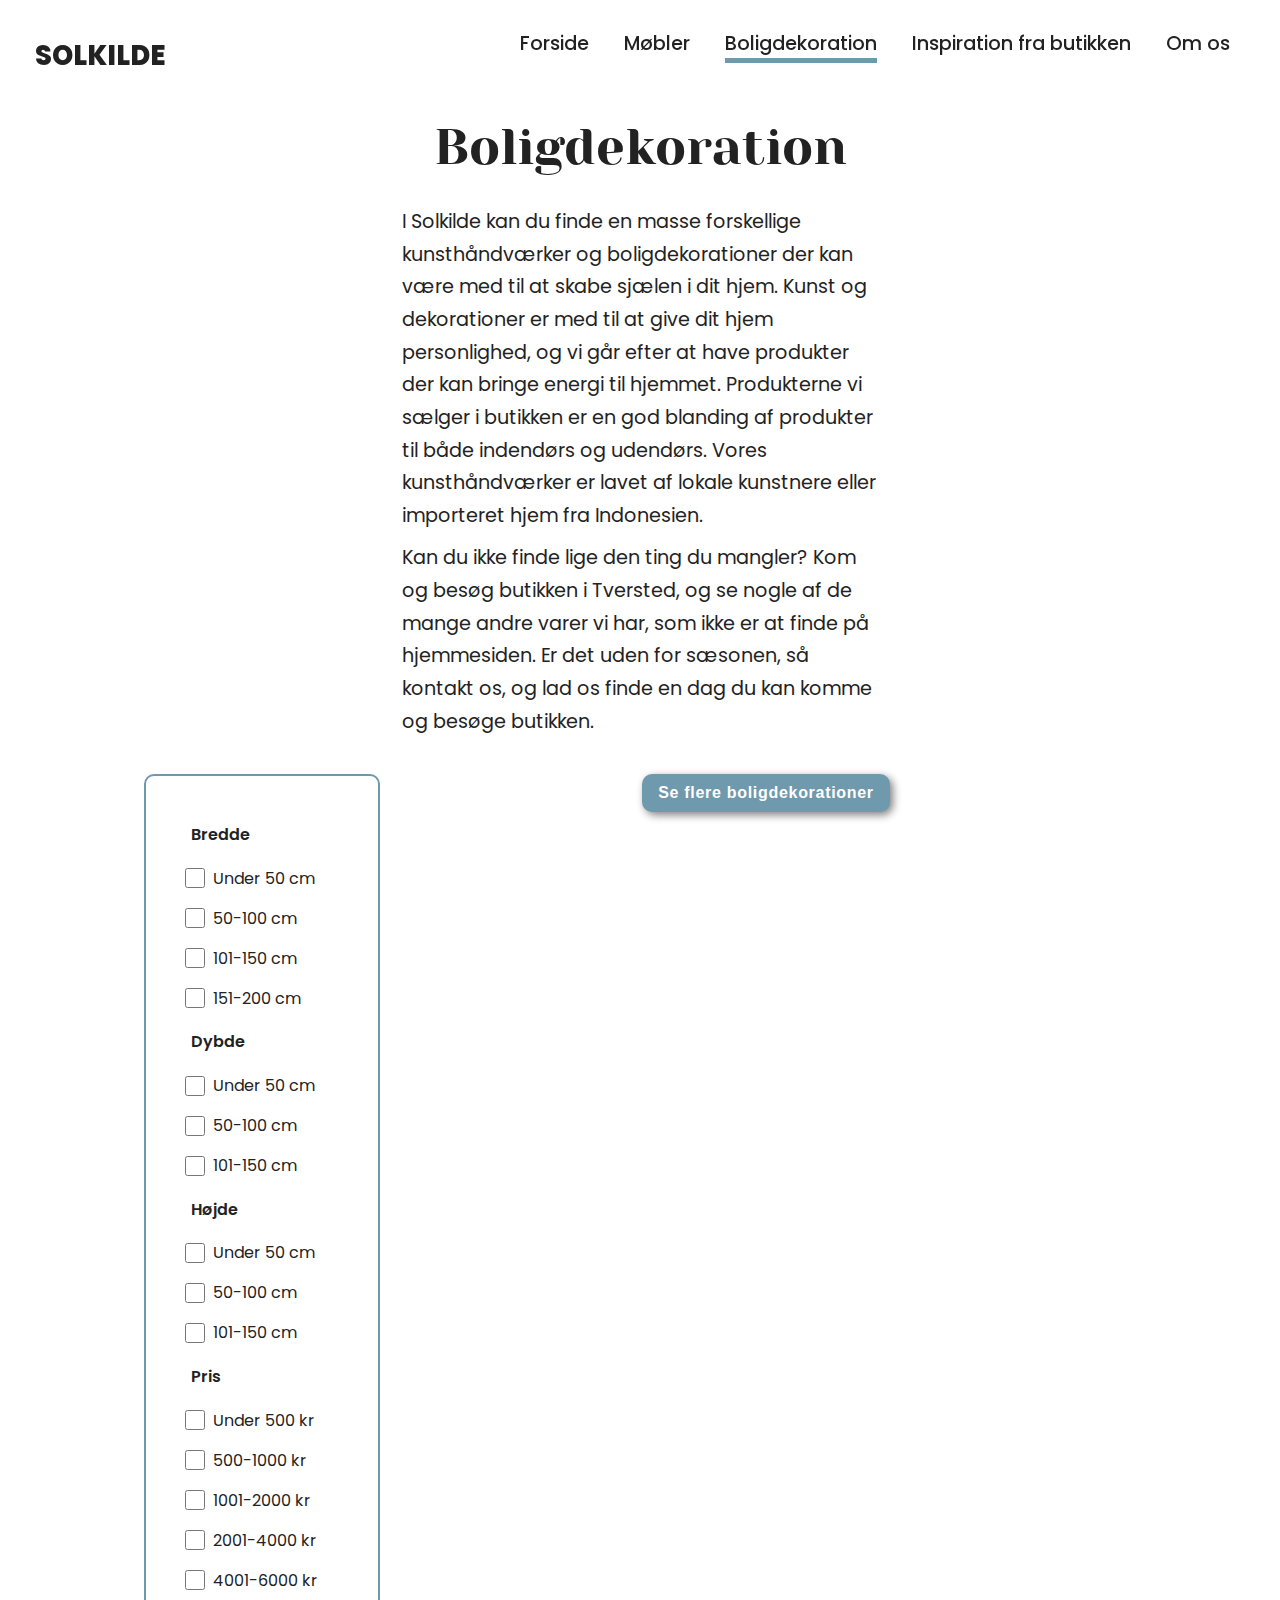
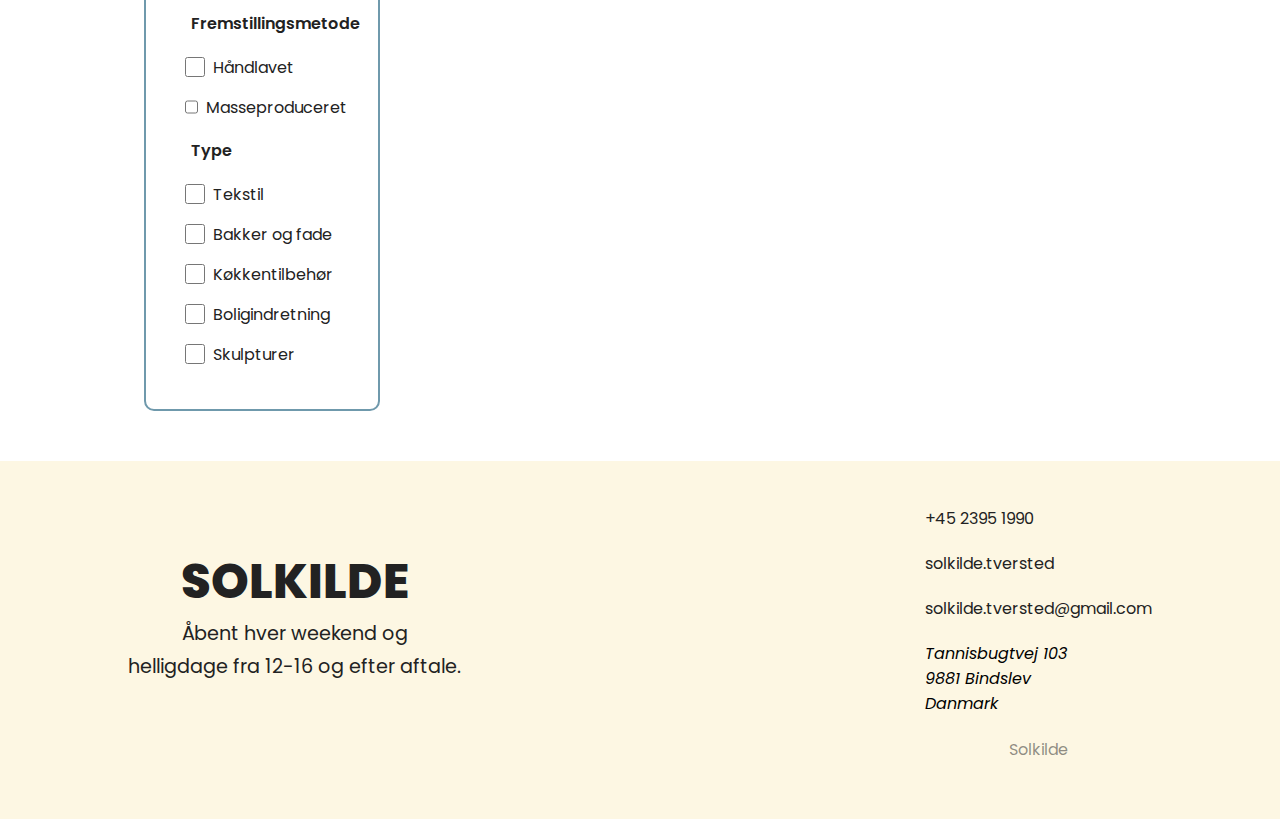
==== commit 1343b657: "Revert ","" ====
--- a/boligdekoration.html
+++ b/boligdekoration.html
@@ -1,38 +1,57 @@
 <!DOCTYPE html>
 <html lang="da">
-
-<head>
-  <meta charset="UTF-8" />
-  <meta name="viewport" content="width=device-width, initial-scale=1.0" />
-  <meta name="description"
-    content="Opdag flotte og inspirerende boligdekorationer hos Solkilde. Find unikke kunsthåndværker og dekorative produkter til både indendørs og udendørs brug, lavet af lokale kunstnere og/eller importeret fra Indonesien. Besøg os på vores hjemmeside eller i butikken." />
-  <meta name="keywords"
-    content="Solkilde, Tversted, galleri, kunsthåndværk, teaktræsmøbler, træskulpturer, boligdekoration, unikke møbler, lokal butik, inspiration, håndlavet kunst, dekorativ, produkter, Indonesien, lokale kunstnere" />
-
-  <title>Solkilde - Boligdekoration</title>
-
-  <link rel="icon" type="image/x-icon" href="./assets/fav.svg" />
-  <link rel="stylesheet" href="./assets/css/style.css" />
-  <link rel="stylesheet" href="https://cdnjs.cloudflare.com/ajax/libs/font-awesome/6.5.2/css/all.min.css"
-    integrity="sha512-SnH5WK+bZxgPHs44uWIX+LLJAJ9/2PkPKZ5QiAj6Ta86w+fsb2TkcmfRyVX3pBnMFcV7oQPJkl9QevSCWr3W6A=="
-    crossorigin="anonymous" referrerpolicy="no-referrer" />
-  <script src="./assets/javascript/app.js" defer></script>
-</head>
-
-<body>
-  <header>
-    <nav>
-      <a href="./index.html" class="logo">Solkilde</a>
-      <button aria-label="menu" class="menu">
-        <i class="fa-solid fa-bars"></i>
-      </button>
-
-      <div class="mobilMenu hidden">
-        <button aria-label="close menu">
-          <i class="fa-solid fa-xmark"></i>
+  <head>
+    <meta charset="UTF-8" />
+    <meta name="viewport" content="width=device-width, initial-scale=1.0" />
+    <meta
+      name="description"
+      content="Opdag flotte og inspirerende boligdekorationer hos Solkilde. Find unikke kunsthåndværker og dekorative produkter til både indendørs og udendørs brug, lavet af lokale kunstnere og/eller importeret fra Indonesien. Besøg os på vores hjemmeside eller i butikken."
+    />
+    <meta
+      name="keywords"
+      content="Solkilde, Tversted, galleri, kunsthåndværk, teaktræsmøbler, træskulpturer, boligdekoration, unikke møbler, lokal butik, inspiration, håndlavet kunst, dekorativ, produkter, Indonesien, lokale kunstnere"
+    />
+
+    <title>Solkilde - Boligdekoration</title>
+
+    <link rel="icon" type="image/x-icon" href="./assets/fav.svg" />
+    <link rel="stylesheet" href="./assets/css/style.css" />
+    <link
+      rel="stylesheet"
+      href="https://cdnjs.cloudflare.com/ajax/libs/font-awesome/6.5.2/css/all.min.css"
+      integrity="sha512-SnH5WK+bZxgPHs44uWIX+LLJAJ9/2PkPKZ5QiAj6Ta86w+fsb2TkcmfRyVX3pBnMFcV7oQPJkl9QevSCWr3W6A=="
+      crossorigin="anonymous"
+      referrerpolicy="no-referrer"
+    />
+    <script src="./assets/javascript/app.js" defer></script>
+  </head>
+
+  <body>
+    <header>
+      <nav>
+        <a href="./index.html" class="logo">Solkilde</a>
+        <button aria-label="menu" class="menu">
+          <i class="fa-solid fa-bars"></i>
         </button>
-        <p class="logo">Solkilde</p>
-        <ul>
+
+        <div class="mobilMenu hidden">
+          <button aria-label="close menu">
+            <i class="fa-solid fa-xmark"></i>
+          </button>
+          <p class="logo">Solkilde</p>
+          <ul>
+            <li><a href="./index.html">Forside</a></li>
+            <li><a href="./mobler.html">Møbler</a></li>
+            <li>
+              <a class="active" href="./boligdekoration.html"
+                >Boligdekoration</a
+              >
+            </li>
+            <li><a href="./inspiration.html">Inspiration fra butikken</a></li>
+            <li><a href="./om-os.html">Om os</a></li>
+          </ul>
+        </div>
+        <ul class="desktopNav">
           <li><a href="./index.html">Forside</a></li>
           <li><a href="./mobler.html">Møbler</a></li>
           <li>
@@ -41,50 +60,39 @@
           <li><a href="./inspiration.html">Inspiration fra butikken</a></li>
           <li><a href="./om-os.html">Om os</a></li>
         </ul>
-      </div>
-      <ul class="desktopNav">
-        <li><a href="./index.html">Forside</a></li>
-        <li><a href="./mobler.html">Møbler</a></li>
-        <li>
-          <a class="active" href="./boligdekoration.html">Boligdekoration</a>
-        </li>
-        <li><a href="./inspiration.html">Inspiration fra butikken</a></li>
-        <li><a href="./om-os.html">Om os</a></li>
-      </ul>
-    </nav>
-  </header>
-
-  <main>
-    <section class="beskrivelse">
-      <h1>Boligdekoration</h1>
-      <p>
-        I Solkilde kan du finde en masse forskellige kunsthåndværker og
-        boligdekorationer der kan være med til at skabe sjælen i dit hjem.
-        Kunst og dekorationer er med til at give dit hjem personlighed, og vi
-        går efter at have produkter der kan bringe energi til hjemmet.
-        Produkterne vi sælger i butikken er en god blanding af produkter til
-        både indendørs og udendørs. Vores kunsthåndværker er lavet af lokale
-        kunstnere eller importeret hjem fra Indonesien.
-      </p>
-      <p>
-        Kan du ikke finde lige den ting du mangler? Kom og besøg butikken i
-        Tversted, og se nogle af de mange andre varer vi har, som ikke er at
-        finde på hjemmesiden. Er det uden for sæsonen, så kontakt os, og lad
-        os finde en dag du kan komme og besøge butikken.
-      </p>
-    </section>
-    <section class="filterMobilContainer dekorationer">
-      <button id="dekorationer" class="filterBtn">
-        Filter <i class="fa-solid fa-sliders"></i>
-      </button>
-
-      <div class="filterBox hidden">
-        <button aria-label="close menu">
-          <i class="fa-solid fa-xmark"></i>
+      </nav>
+    </header>
+
+    <main>
+      <section class="beskrivelse">
+        <h1>Boligdekoration</h1>
+        <p>
+          I Solkilde kan du finde en masse forskellige kunsthåndværker og
+          boligdekorationer der kan være med til at skabe sjælen i dit hjem.
+          Kunst og dekorationer er med til at give dit hjem personlighed, og vi
+          går efter at have produkter der kan bringe energi til hjemmet.
+          Produkterne vi sælger i butikken er en god blanding af produkter til
+          både indendørs og udendørs. Vores kunsthåndværker er lavet af lokale
+          kunstnere eller importeret hjem fra Indonesien.
+        </p>
+        <p>
+          Kan du ikke finde lige den ting du mangler? Kom og besøg butikken i
+          Tversted, og se nogle af de mange andre varer vi har, som ikke er at
+          finde på hjemmesiden. Er det uden for sæsonen, så kontakt os, og lad
+          os finde en dag du kan komme og besøge butikken.
+        </p>
+      </section>
+      <section class="filterMobilContainer dekorationer">
+        <button id="dekorationer" class="filterBtn">
+          Filter <i class="fa-solid fa-sliders"></i>
         </button>
-        <div class="filterGroup">
-          <h3 class="accordian">Bredde <i class="fa-solid fa-chevron-down"></i></h3>
-          <div class="hidden options">
+
+        <div class="filterBox hidden">
+          <button aria-label="close menu">
+            <i class="fa-solid fa-xmark"></i>
+          </button>
+          <div class="filterGroup">
+            <h3>Bredde</h3>
             <label class="toggle">
               <input id="breddeUnder50DekoFilter" type="checkbox" value="8" />
               <span class="tag">Under 50 cm</span>
@@ -105,10 +113,8 @@
               <span class="tag">151-200 cm</span>
             </label>
           </div>
-        </div>
-        <div class="filterGroup">
-          <h3 class="accordian">Dybde <i class="fa-solid fa-chevron-down"></i></h3>
-          <div class="hidden options">
+          <div class="filterGroup">
+            <h3>Dybde</h3>
             <label class="toggle">
               <input id="dybdeUnder50DekoFilter" type="checkbox" value="13" />
               <span class="tag">Under 50 cm</span>
@@ -124,10 +130,8 @@
               <span class="tag">101-150 cm</span>
             </label>
           </div>
-        </div>
-        <div class="filterGroup">
-          <h3 class="accordian">Højde <i class="fa-solid fa-chevron-down"></i></h3>
-          <div class="hidden options">
+          <div class="filterGroup">
+            <h3>Højde</h3>
             <label class="toggle">
               <input id="hojdeUnder50DekoFilter" type="checkbox" value="17" />
               <span class="tag">Under 50 cm</span>
@@ -143,10 +147,8 @@
               <span class="tag">101-150 cm</span>
             </label>
           </div>
-        </div>
-        <div class="filterGroup">
-          <h3 class="accordian">Pris <i class="fa-solid fa-chevron-down"></i></h3>
-          <div class="hidden options">
+          <div class="filterGroup">
+            <h3>Pris</h3>
             <label class="toggle">
               <input id="prisUnder500DekoFilter" type="checkbox" value="28" />
               <span class="tag">Under 500 kr</span>
@@ -170,10 +172,8 @@
               <span class="tag">4001-6000 kr</span>
             </label>
           </div>
-        </div>
-        <div class="filterGroup">
-          <h3 class="accordian">Fremstillingsmetode <i class="fa-solid fa-chevron-down"></i></h3>
-          <div class="hidden options">
+          <div class="filterGroup">
+            <h3>Fremstillingsmetode</h3>
             <label class="toggle">
               <input id="handlavetDekoFilter" type="checkbox" value="3" />
               <span class="tag">Håndlavet</span>
@@ -184,10 +184,8 @@
               <span class="tag">Masseproduceret</span>
             </label>
           </div>
-        </div>
-        <div class="filterGroup">
-          <h3 class="accordian">Type <i class="fa-solid fa-chevron-down"></i></h3>
-          <div class="hidden options">
+          <div class="filterGroup">
+            <h3>Type</h3>
             <label class="toggle">
               <input id="tekstilFilter" type="checkbox" value="22" />
               <span class="tag">Tekstil</span>
@@ -211,132 +209,200 @@
             </label>
           </div>
         </div>
-      </div>
-    </section>
-
-    <section class="filterDesktopContainer dekorationer">
-      <div class="filterBox">
-        <div class="filterGroup">
-          <h3 class="accordian">Bredde <i class="fa-solid fa-chevron-down"></i></h3>
-          <div class="hidden options">
-            <label class="toggle">
-              <input id="breddeUnder50DekoFilterDesktop" type="checkbox" value="8" />
-              <span class="tag">Under 50 cm</span>
-            </label>
-
-            <label class="toggle">
-              <input id="bredde50-100DekoFilterDesktop" type="checkbox" value="9" />
-              <span class="tag">50-100 cm</span>
-            </label>
-
-            <label class="toggle">
-              <input id="bredde101-150DekoFilterDesktop" type="checkbox" value="10" />
-              <span class="tag">101-150 cm</span>
-            </label>
-
-            <label class="toggle">
-              <input id="bredde151-200DekoFilterDesktop" type="checkbox" value="11" />
+      </section>
+
+      <section class="filterDesktopContainer dekorationer">
+        <div class="filterBox">
+          <div class="filterGroup">
+            <h3>Bredde</h3>
+            <label class="toggle">
+              <input
+                id="breddeUnder50DekoFilterDesktop"
+                type="checkbox"
+                value="8"
+              />
+              <span class="tag">Under 50 cm</span>
+            </label>
+
+            <label class="toggle">
+              <input
+                id="bredde50-100DekoFilterDesktop"
+                type="checkbox"
+                value="9"
+              />
+              <span class="tag">50-100 cm</span>
+            </label>
+
+            <label class="toggle">
+              <input
+                id="bredde101-150DekoFilterDesktop"
+                type="checkbox"
+                value="10"
+              />
+              <span class="tag">101-150 cm</span>
+            </label>
+
+            <label class="toggle">
+              <input
+                id="bredde151-200DekoFilterDesktop"
+                type="checkbox"
+                value="11"
+              />
               <span class="tag">151-200 cm</span>
             </label>
           </div>
-        </div>
-        <div class="filterGroup">
-          <h3 class="accordian">Dybde <i class="fa-solid fa-chevron-down"></i></h3>
-          <div class="hidden options">
-            <label class="toggle">
-              <input id="dybdeUnder50DekoFilterDesktop" type="checkbox" value="13" />
-              <span class="tag">Under 50 cm</span>
-            </label>
-
-            <label class="toggle">
-              <input id="dybde50-100DekoFilterDesktop" type="checkbox" value="14" />
-              <span class="tag">50-100 cm</span>
-            </label>
-
-            <label class="toggle">
-              <input id="dybde101-150DekoFilterDesktop" type="checkbox" value="15" />
-              <span class="tag">101-150 cm</span>
-            </label>
-          </div>
-        </div>
-        <div class="filterGroup">
-          <h3 class="accordian">Højde <i class="fa-solid fa-chevron-down"></i></h3>
-          <div class="hidden options">
-            <label class="toggle">
-              <input id="hojdeUnder50DekoFilterDesktop" type="checkbox" value="17" />
-              <span class="tag">Under 50 cm</span>
-            </label>
-
-            <label class="toggle">
-              <input id="hojde50-100DekoFilterDesktop" type="checkbox" value="18" />
-              <span class="tag">50-100 cm</span>
-            </label>
-
-            <label class="toggle">
-              <input id="hojde101-150DekoFilterDesktop" type="checkbox" value="19" />
-              <span class="tag">101-150 cm</span>
-            </label>
-          </div>
-        </div>
-        <div class="filterGroup">
-          <h3 class="accordian">Pris <i class="fa-solid fa-chevron-down"></i></h3>
-          <div class="hidden options">
-            <label class="toggle">
-              <input id="prisUnder500DekoFilterDesktop" type="checkbox" value="28" />
+          <div class="filterGroup">
+            <h3>Dybde</h3>
+            <label class="toggle">
+              <input
+                id="dybdeUnder50DekoFilterDesktop"
+                type="checkbox"
+                value="13"
+              />
+              <span class="tag">Under 50 cm</span>
+            </label>
+
+            <label class="toggle">
+              <input
+                id="dybde50-100DekoFilterDesktop"
+                type="checkbox"
+                value="14"
+              />
+              <span class="tag">50-100 cm</span>
+            </label>
+
+            <label class="toggle">
+              <input
+                id="dybde101-150DekoFilterDesktop"
+                type="checkbox"
+                value="15"
+              />
+              <span class="tag">101-150 cm</span>
+            </label>
+          </div>
+          <div class="filterGroup">
+            <h3>Højde</h3>
+            <label class="toggle">
+              <input
+                id="hojdeUnder50DekoFilterDesktop"
+                type="checkbox"
+                value="17"
+              />
+              <span class="tag">Under 50 cm</span>
+            </label>
+
+            <label class="toggle">
+              <input
+                id="hojde50-100DekoFilterDesktop"
+                type="checkbox"
+                value="18"
+              />
+              <span class="tag">50-100 cm</span>
+            </label>
+
+            <label class="toggle">
+              <input
+                id="hojde101-150DekoFilterDesktop"
+                type="checkbox"
+                value="19"
+              />
+              <span class="tag">101-150 cm</span>
+            </label>
+          </div>
+          <div class="filterGroup">
+            <h3>Pris</h3>
+            <label class="toggle">
+              <input
+                id="prisUnder500DekoFilterDesktop"
+                type="checkbox"
+                value="28"
+              />
               <span class="tag">Under 500 kr</span>
             </label>
 
             <label class="toggle">
-              <input id="pris500-1000DekoFilterDesktop" type="checkbox" value="29" />
+              <input
+                id="pris500-1000DekoFilterDesktop"
+                type="checkbox"
+                value="29"
+              />
               <span class="tag">500-1000 kr</span>
             </label>
 
             <label class="toggle">
-              <input id="pris1001-2000DekoFilterDesktop" type="checkbox" value="30" />
+              <input
+                id="pris1001-2000DekoFilterDesktop"
+                type="checkbox"
+                value="30"
+              />
               <span class="tag">1001-2000 kr</span>
             </label>
             <label class="toggle">
-              <input id="pris2001-4000DekoFilterDesktop" type="checkbox" value="31" />
+              <input
+                id="pris2001-4000DekoFilterDesktop"
+                type="checkbox"
+                value="31"
+              />
               <span class="tag">2001-4000 kr</span>
             </label>
             <label class="toggle">
-              <input id="pris4001-6000DekoFilterDesktop" type="checkbox" value="32" />
+              <input
+                id="pris4001-6000DekoFilterDesktop"
+                type="checkbox"
+                value="32"
+              />
               <span class="tag">4001-6000 kr</span>
             </label>
           </div>
-        </div>
-        <div class="filterGroup">
-          <h3 class="accordian">Fremstillingsmetode <i class="fa-solid fa-chevron-down"></i></h3>
-          <div class="hidden options">
-            <label class="toggle">
-              <input id="handlavetDekoFilterDesktop" type="checkbox" value="3" />
+          <div class="filterGroup">
+            <h3>Fremstillingsmetode</h3>
+            <label class="toggle">
+              <input
+                id="handlavetDekoFilterDesktop"
+                type="checkbox"
+                value="3"
+              />
               <span class="tag">Håndlavet</span>
             </label>
 
             <label class="toggle">
-              <input id="masseproduceretDekoFilterDesktop" type="checkbox" value="2" />
+              <input
+                id="masseproduceretDekoFilterDesktop"
+                type="checkbox"
+                value="2"
+              />
               <span class="tag">Masseproduceret</span>
             </label>
           </div>
-        </div>
-        <div class="filterGroup">
-          <h3 class="accordian">Type <i class="fa-solid fa-chevron-down"></i></h3>
-          <div class="hidden options">
+          <div class="filterGroup">
+            <h3>Type</h3>
             <label class="toggle">
               <input id="tekstilFilterDesktop" type="checkbox" value="22" />
               <span class="tag">Tekstil</span>
             </label>
 
             <label class="toggle">
-              <input id="bakkerOgFadeFilterDesktop" type="checkbox" value="23,24" />
+              <input
+                id="bakkerOgFadeFilterDesktop"
+                type="checkbox"
+                value="23,24"
+              />
               <span class="tag">Bakker og fade</span>
             </label>
             <label class="toggle">
-              <input id="kokkentilbehorFilterDesktop" type="checkbox" value="25" />
+              <input
+                id="kokkentilbehorFilterDesktop"
+                type="checkbox"
+                value="25"
+              />
               <span class="tag">Køkkentilbehør</span>
             </label>
             <label class="toggle">
-              <input id="boligdekorationFilterDesktop" type="checkbox" value="26" />
+              <input
+                id="boligdekorationFilterDesktop"
+                type="checkbox"
+                value="26"
+              />
               <span class="tag">Boligindretning</span>
             </label>
             <label class="toggle">
@@ -345,15 +411,13 @@
             </label>
           </div>
         </div>
-      </div>
-    </section>
-    <section class="produkter boligdekoration">
-      <div class="produktContainer boligdekoration"></div>
-      <button>Se flere boligdekorationer</button>
-    </section>
-  </main>
-
-  <footer></footer>
-</body>
-
-</html>+      </section>
+      <section class="produkter boligdekoration">
+        <div class="produktContainer boligdekoration"></div>
+        <button>Se flere boligdekorationer</button>
+      </section>
+    </main>
+
+    <footer></footer>
+  </body>
+</html>
--- a/assets/css/style.css
+++ b/assets/css/style.css
@@ -693,7 +693,7 @@
     align-items: flex-end;
     flex-direction: column;
     position: relative;
-    /* margin: 0 var(--mediumSpacing); */
+    margin: 0 var(--mediumSpacing);
 }
 
 .filterMobilContainer .filterBox {
@@ -750,11 +750,6 @@
 
 .hidden {
     display: none;
-}
-
-.rotate {
-    transform: rotate(180deg);
-    transition: .3s;
 }
 
 /* --- MEDIA QUERY--- */
@@ -1077,7 +1072,6 @@
     .filterDesktopContainer {
         display: flex;
         grid-column: 2/5;
-        height: fit-content;
     }
 
     .filterDesktopContainer .filterBox {
@@ -1086,11 +1080,7 @@
         border: 2px solid var(--interactableColor);
         border-radius: var(--borderRadius);
         width: 100%;
-
-    }
-
-    .filterDesktopContainer .filterGroup {
-        border-bottom: 3px solid var(--accentColor);
+        max-height: 1250px;
     }
 
     .filterDesktopContainer h3 {
@@ -1137,7 +1127,7 @@
     .allFaq .faqBox {
         width: fit-content;
         margin: 0;
-
+       
 
     }
 
@@ -1211,9 +1201,8 @@
         width: 19%;
 
     }
-
-    .behandlingOgPleje>p {
-        margin: 0 25% 35px;
-    }
+.behandlingOgPleje > p {
+    margin: 0 25% 35px ;
+}
 
 }